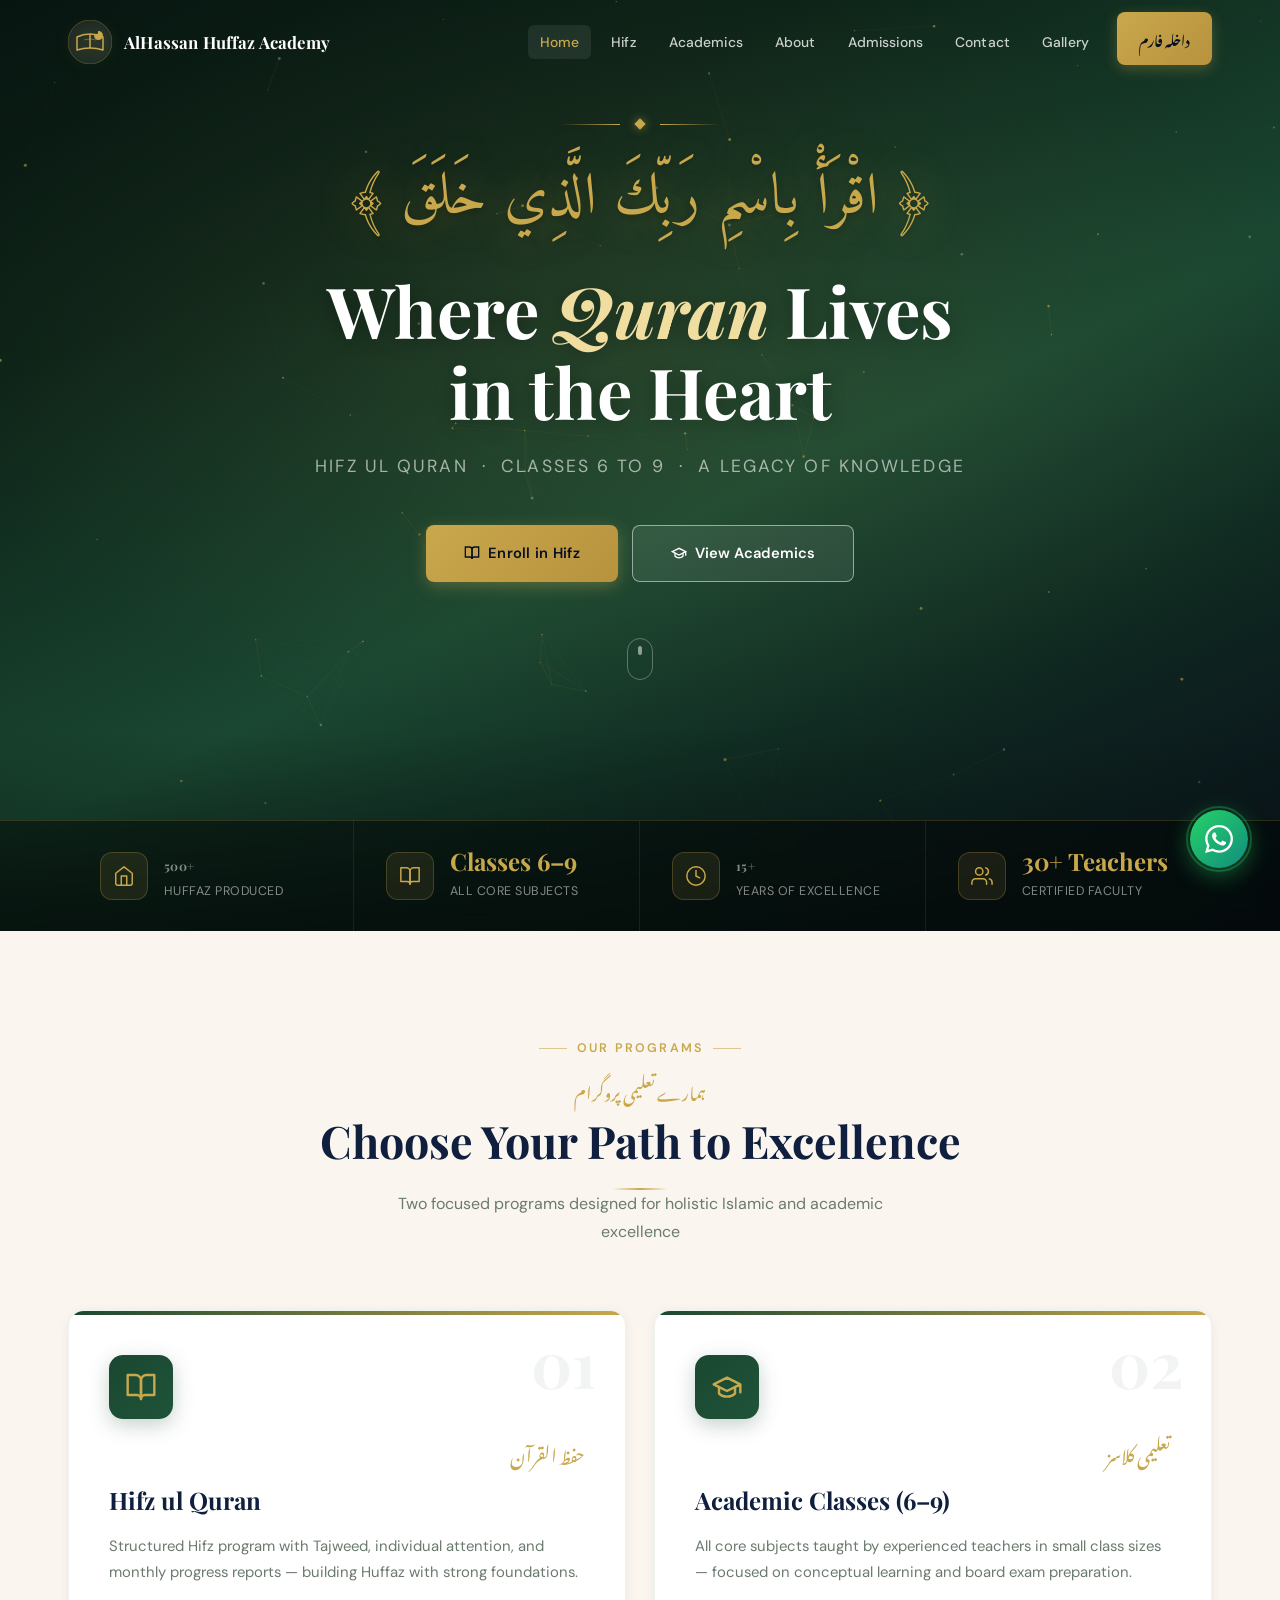
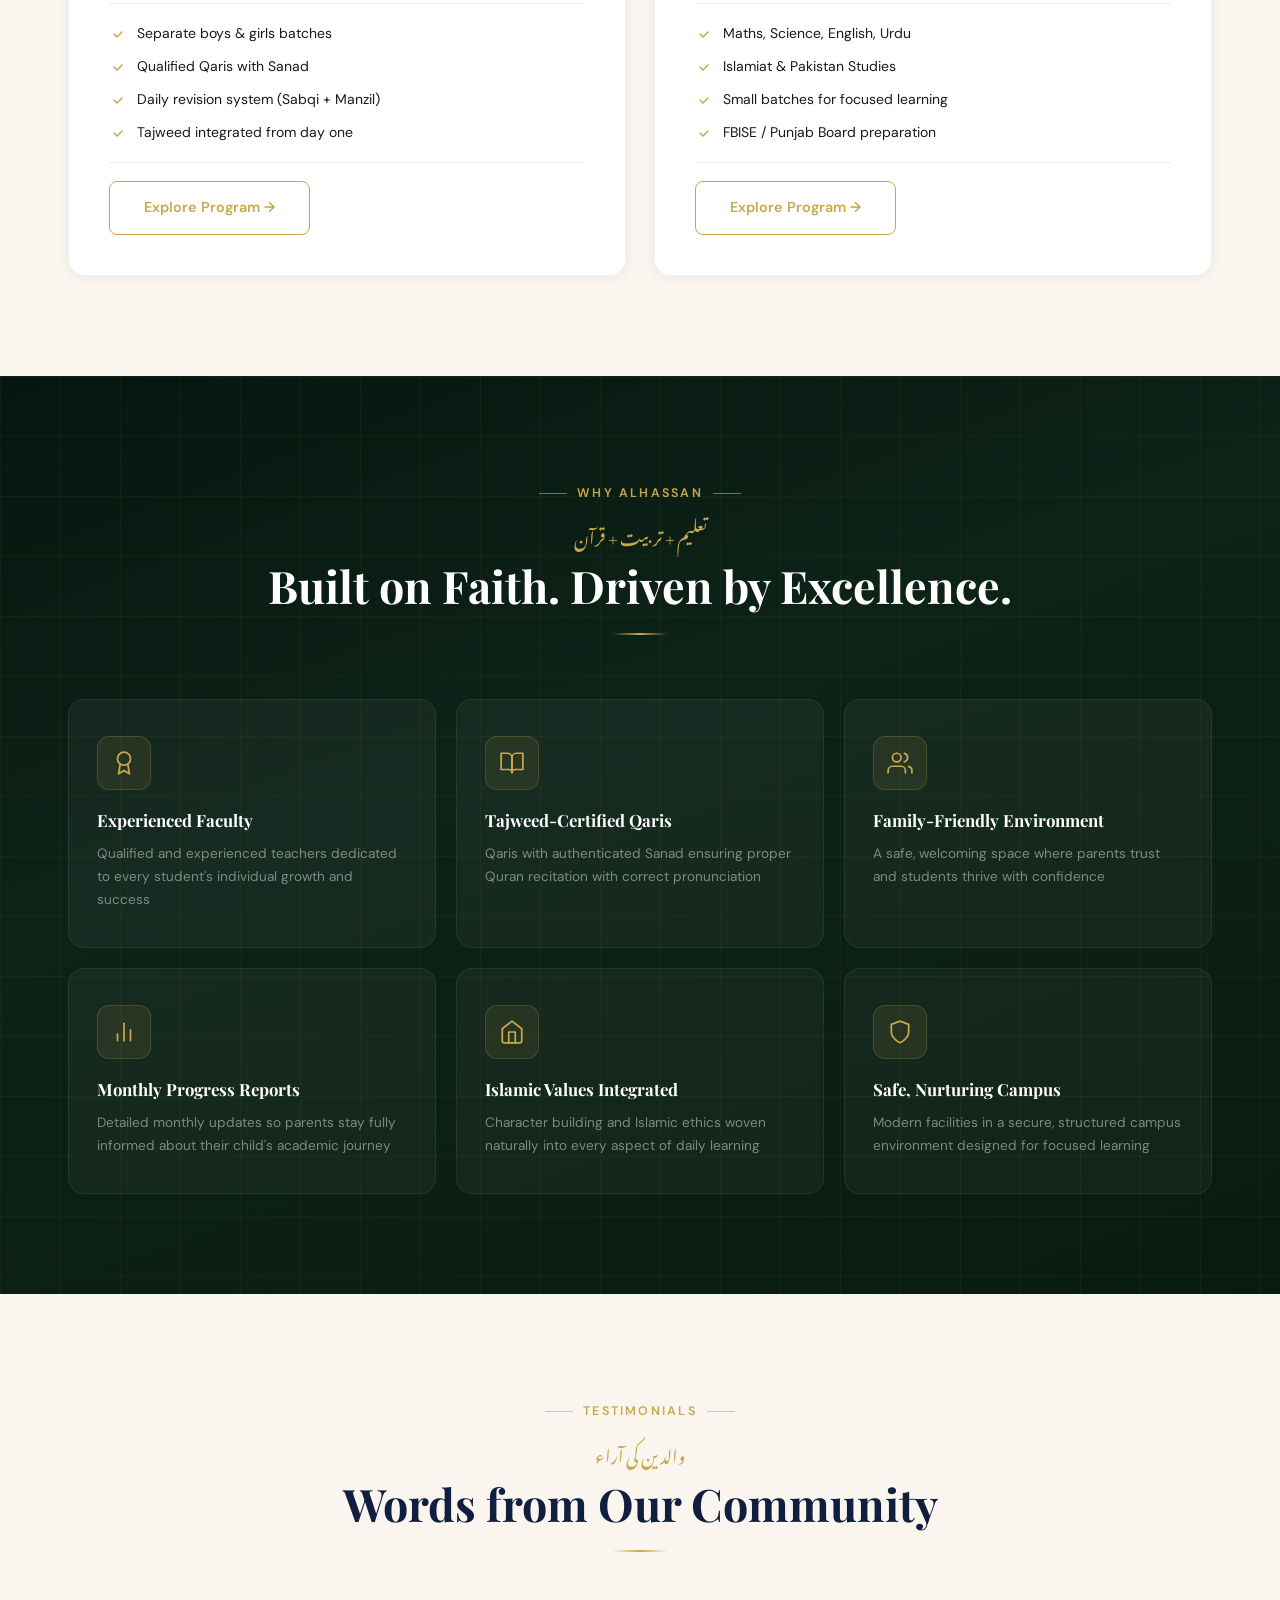
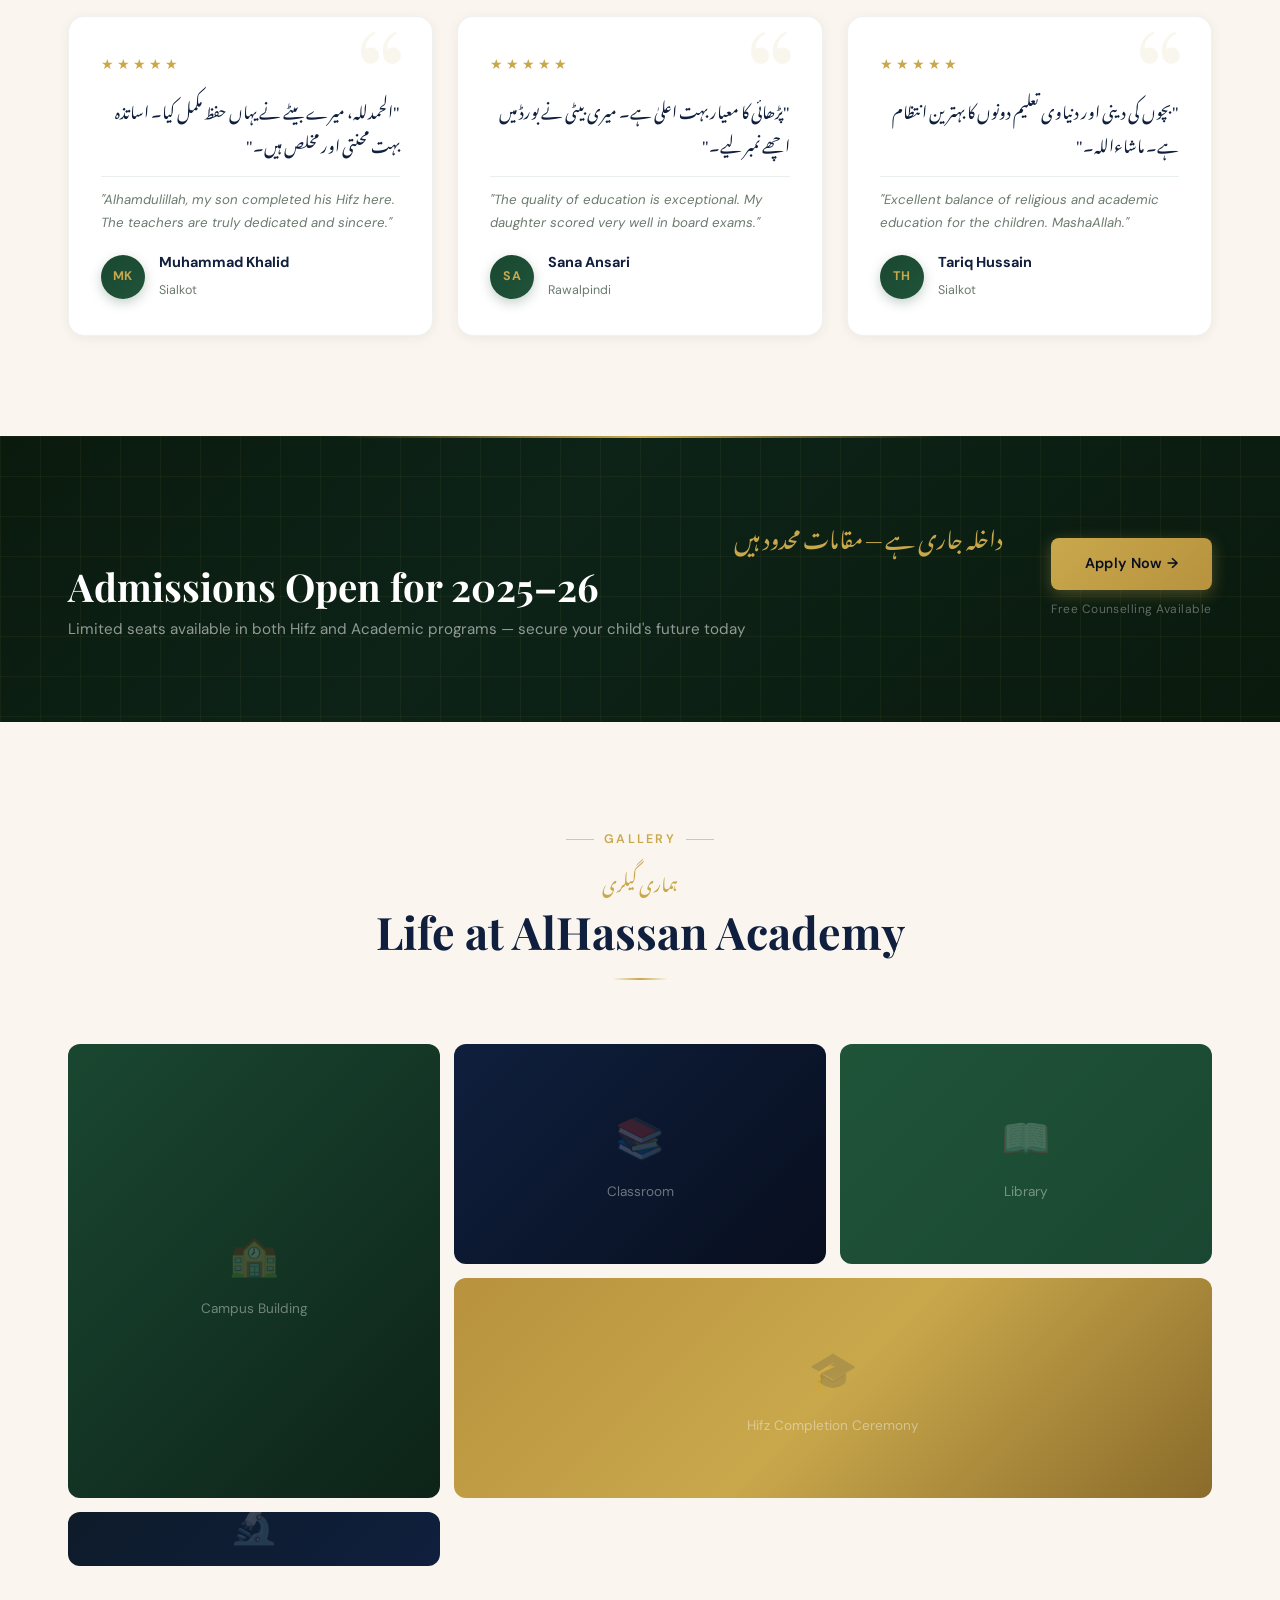
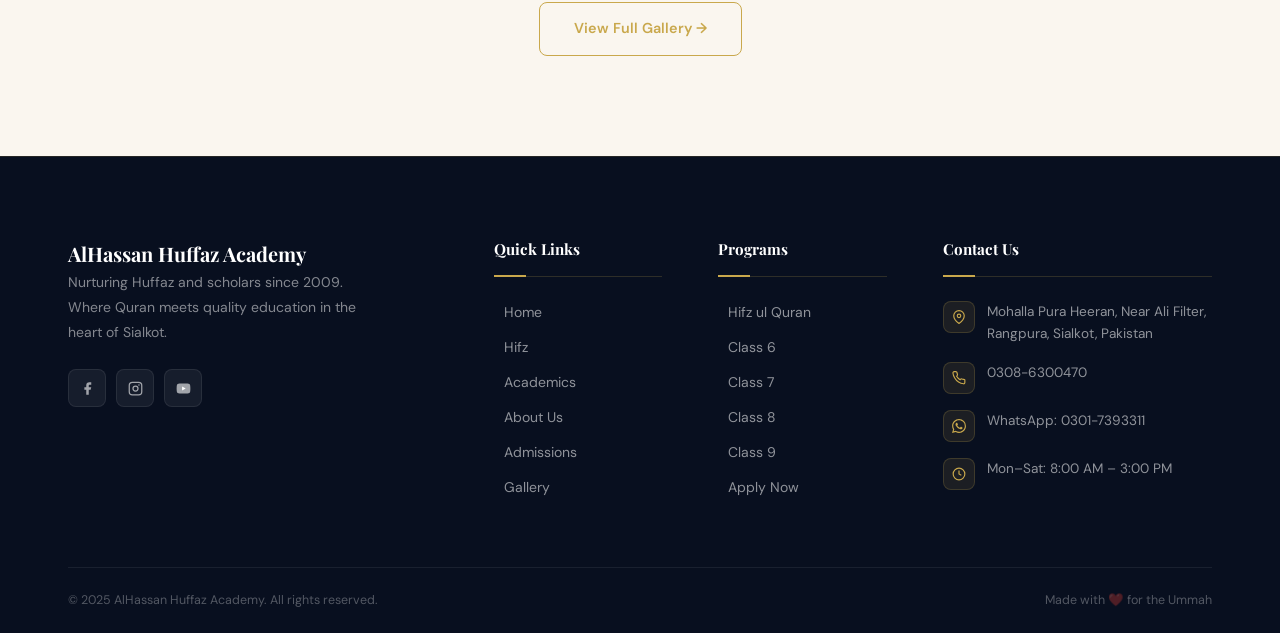
==== index.html @ 6496d10c "website build for school" ====
﻿<!DOCTYPE html>
<html lang="en">
<head>
  <meta charset="UTF-8" />
  <meta name="viewport" content="width=device-width, initial-scale=1.0" />
  <title>AlHassan Huffaz Academy — Sialkot</title>
  <meta name="description" content="Premium Islamic Hifz ul Quran academy and academic classes 6-9 in Sialkot, Pakistan." />
  <link rel="icon" type="image/svg+xml" href="favicon.svg" />
  <link rel="preconnect" href="https://fonts.googleapis.com" />
  <link rel="preconnect" href="https://fonts.gstatic.com" crossorigin />
    <link rel="stylesheet" href="css/style.css" />
  <link rel="stylesheet" href="css/home.css" />
  <meta property="og:type"        content="website" />
  <meta property="og:locale"      content="ur_PK" />
  <meta property="og:site_name"   content="AlHassan Huffaz Academy" />
  <meta property="og:title"       content="AlHassan Huffaz Academy — Sialkot | Hifz ul Quran & Classes 6-9" />
  <meta property="og:description" content="Premium Islamic school in Sialkot offering Hifz ul Quran and academic classes 6–9. 500+ Huffaz produced over 15+ years of excellence." />
  <meta property="og:url"         content="https://alhassanacademy.pk/" />
  <meta name="twitter:card"        content="summary" />
  <meta name="twitter:title"       content="AlHassan Huffaz Academy — Sialkot | Hifz ul Quran & Classes 6-9" />
  <meta name="twitter:description" content="Premium Islamic school in Sialkot offering Hifz ul Quran and academic classes 6–9. 500+ Huffaz produced over 15+ years of excellence." 
</head>
<body>

  <!-- ======= NAVBAR ======= -->
  <nav class="navbar transparent">
    <div class="container">
      <a href="index.html" class="nav-logo">
        <svg class="logo-icon" viewBox="0 0 44 44" fill="none" xmlns="http://www.w3.org/2000/svg">
          <circle cx="22" cy="22" r="22" fill="rgba(255,255,255,0.08)" stroke="rgba(201,168,76,0.3)" stroke-width="1"/>
          <path d="M9 30V17c0 0 6-3 13-3s13 3 13 3v13c0 0-6-2-13-2S9 30 9 30z" fill="none" stroke="#C9A84C" stroke-width="1.5" stroke-linejoin="round"/>
          <line x1="22" y1="14" x2="22" y2="28" stroke="#C9A84C" stroke-width="1.5"/>
          <path d="M16 20c0 0 2-0.8 6-0.8s6 0.8 6 0.8" stroke="rgba(201,168,76,0.5)" stroke-width="1"/>
          <path d="M30 11a4.5 4.5 0 1 1-4 4 3.2 3.2 0 0 0 4-4z" fill="#C9A84C"/>
        </svg>
        <div class="logo-text">
          <span class="logo-name">AlHassan Huffaz Academy</span>
        </div>
      </a>

      <ul class="nav-links">
        <li><a href="index.html" class="active">Home</a></li>
        <li><a href="hifz.html">Hifz</a></li>
        <li><a href="academics.html">Academics</a></li>
        <li><a href="about.html">About</a></li>
        <li><a href="admissions.html">Admissions</a></li>
        <li><a href="contact.html">Contact</a></li>
        <li><a href="gallery.html">Gallery</a></li>
        <li><a href="admissions.html" class="nav-cta">داخلہ فارم</a></li>
      </ul>

      <button class="hamburger" aria-label="Open menu">
        <span></span><span></span><span></span>
      </button>
    </div>
  </nav>

  <!-- Mobile Drawer -->
  <div class="nav-overlay"></div>
  <nav class="nav-drawer">
    <a href="index.html">Home</a>
    <a href="hifz.html">Hifz Program</a>
    <a href="academics.html">Academics</a>
    <a href="about.html">About</a>
    <a href="admissions.html">Admissions</a>
    <a href="contact.html">Contact</a>
    <a href="gallery.html">Gallery</a>
    <a href="admissions.html" class="btn btn-gold">داخلہ فارم — Apply Now</a>
  </nav>

  <!-- ======= MAIN ======= -->
  <main>

    <!-- ===== HERO ===== -->
    <section class="hero">
      <canvas id="heroCanvas" class="hero-canvas"></canvas>
      <div class="container hero-inner">

        <div class="hero-ornament">
          <div class="hero-ornament-line"></div>
          <div class="hero-ornament-diamond"></div>
          <div class="hero-ornament-line right"></div>
        </div>

        <div class="hero-arabic" lang="ar">﴿ اقْرَأْ بِاسْمِ رَبِّكَ الَّذِي خَلَقَ ﴾</div>

        <h1 class="hero-title">Where <em>Quran</em> Lives<br>in the Heart</h1>

        <p class="hero-sub">Hifz ul Quran &nbsp;·&nbsp; Classes 6 to 9 &nbsp;·&nbsp; A Legacy of Knowledge</p>

        <div class="hero-btns">
          <a href="hifz.html" class="btn btn-gold">
            <svg width="16" height="16" viewBox="0 0 24 24" fill="none" stroke="currentColor" stroke-width="2"><path d="M2 3h6a4 4 0 0 1 4 4v14a3 3 0 0 0-3-3H2z"/><path d="M22 3h-6a4 4 0 0 0-4 4v14a3 3 0 0 1 3-3h7z"/></svg>
            Enroll in Hifz
          </a>
          <a href="academics.html" class="btn btn-outline-white">
            <svg width="16" height="16" viewBox="0 0 24 24" fill="none" stroke="currentColor" stroke-width="2"><path d="M22 10v6M2 10l10-5 10 5-10 5z"/><path d="M6 12v5c3 3 9 3 12 0v-5"/></svg>
            View Academics
          </a>
        </div>

        <div class="hero-scroll">
          <span></span>
        </div>
      </div>

      <!-- Stats Bar -->
      <div class="stats-bar">
        <div class="container">
          <div class="stats-grid">
            <div class="stat-item">
              <div class="stat-icon-wrap">
                <svg width="22" height="22" viewBox="0 0 24 24" fill="none" stroke="#C9A84C" stroke-width="1.6" stroke-linecap="round" stroke-linejoin="round">
                  <path d="M3 9l9-7 9 7v11a2 2 0 0 1-2 2H5a2 2 0 0 1-2-2z"/>
                  <polyline points="9 22 9 12 15 12 15 22"/>
                </svg>
              </div>
              <div>
                <strong><span class="counter" data-target="500" data-suffix="+">500+</span></strong>
                <span>Huffaz Produced</span>
              </div>
            </div>
            <div class="stat-item">
              <div class="stat-icon-wrap">
                <svg width="22" height="22" viewBox="0 0 24 24" fill="none" stroke="#C9A84C" stroke-width="1.6" stroke-linecap="round" stroke-linejoin="round">
                  <path d="M2 3h6a4 4 0 0 1 4 4v14a3 3 0 0 0-3-3H2z"/>
                  <path d="M22 3h-6a4 4 0 0 0-4 4v14a3 3 0 0 1 3-3h7z"/>
                </svg>
              </div>
              <div>
                <strong>Classes 6–9</strong>
                <span>All Core Subjects</span>
              </div>
            </div>
            <div class="stat-item">
              <div class="stat-icon-wrap">
                <svg width="22" height="22" viewBox="0 0 24 24" fill="none" stroke="#C9A84C" stroke-width="1.6" stroke-linecap="round" stroke-linejoin="round">
                  <circle cx="12" cy="12" r="10"/>
                  <polyline points="12 6 12 12 16 14"/>
                </svg>
              </div>
              <div>
                <strong><span class="counter" data-target="15" data-suffix="+">15+</span></strong>
                <span>Years of Excellence</span>
              </div>
            </div>
            <div class="stat-item">
              <div class="stat-icon-wrap">
                <svg width="22" height="22" viewBox="0 0 24 24" fill="none" stroke="#C9A84C" stroke-width="1.6" stroke-linecap="round" stroke-linejoin="round">
                  <path d="M17 21v-2a4 4 0 0 0-4-4H5a4 4 0 0 0-4 4v2"/>
                  <circle cx="9" cy="7" r="4"/>
                  <path d="M23 21v-2a4 4 0 0 0-3-3.87"/>
                  <path d="M16 3.13a4 4 0 0 1 0 7.75"/>
                </svg>
              </div>
              <div>
                <strong>30+ Teachers</strong>
                <span>Certified Faculty</span>
              </div>
            </div>
          </div>
        </div>
      </div>
    </section>

    <!-- ===== PROGRAMS ===== -->
    <section class="section" id="programs">
      <div class="container">
        <div class="section-heading reveal">
          <div class="eyebrow">Our Programs</div>
          <span class="urdu-sub" lang="ur">ہمارے تعلیمی پروگرام</span>
          <h2>Choose Your Path to Excellence</h2>
          <div class="gold-rule"></div>
          <p>Two focused programs designed for holistic Islamic and academic excellence</p>
        </div>

        <div class="programs-grid">
          <div class="program-card reveal">
            <div class="program-card-num">01</div>
            <div class="program-card-icon">
              <svg viewBox="0 0 24 24"><path d="M2 3h6a4 4 0 0 1 4 4v14a3 3 0 0 0-3-3H2z"/><path d="M22 3h-6a4 4 0 0 0-4 4v14a3 3 0 0 1 3-3h7z"/></svg>
            </div>
            <div class="program-card-badge">حفظ القرآن</div>
            <h3>Hifz ul Quran</h3>
            <p>Structured Hifz program with Tajweed, individual attention, and monthly progress reports — building Huffaz with strong foundations.</p>
            <ul class="program-features">
              <li>Separate boys & girls batches</li>
              <li>Qualified Qaris with Sanad</li>
              <li>Daily revision system (Sabqi + Manzil)</li>
              <li>Tajweed integrated from day one</li>
            </ul>
            <a href="hifz.html" class="btn btn-outline-gold">Explore Program →</a>
          </div>

          <div class="program-card reveal">
            <div class="program-card-num">02</div>
            <div class="program-card-icon">
              <svg viewBox="0 0 24 24"><path d="M22 10v6M2 10l10-5 10 5-10 5z"/><path d="M6 12v5c3 3 9 3 12 0v-5"/></svg>
            </div>
            <div class="program-card-badge">تعلیمی کلاسز</div>
            <h3>Academic Classes (6–9)</h3>
            <p>All core subjects taught by experienced teachers in small class sizes — focused on conceptual learning and board exam preparation.</p>
            <ul class="program-features">
              <li>Maths, Science, English, Urdu</li>
              <li>Islamiat & Pakistan Studies</li>
              <li>Small batches for focused learning</li>
              <li>FBISE / Punjab Board preparation</li>
            </ul>
            <a href="academics.html" class="btn btn-outline-gold">Explore Program →</a>
          </div>
        </div>
      </div>
    </section>

    <!-- ===== WHY CHOOSE US ===== -->
    <section class="section why-section" id="why-us">
      <div class="container">
        <div class="section-heading reveal">
          <div class="eyebrow">Why AlHassan</div>
          <span class="urdu-sub" lang="ur">تعلیم + تربیت + قرآن</span>
          <h2>Built on Faith. Driven by Excellence.</h2>
          <div class="gold-rule"></div>
        </div>

        <div class="features-grid">
          <div class="feature-box reveal">
            <div class="feature-icon-wrap">
              <svg width="26" height="26" viewBox="0 0 24 24" fill="none" stroke="#C9A84C" stroke-width="1.6" stroke-linecap="round" stroke-linejoin="round"><circle cx="12" cy="8" r="6"/><path d="M15.477 12.89L17 22l-5-3-5 3 1.523-9.11"/></svg>
            </div>
            <h4>Experienced Faculty</h4>
            <p>Qualified and experienced teachers dedicated to every student's individual growth and success</p>
          </div>
          <div class="feature-box reveal">
            <div class="feature-icon-wrap">
              <svg width="26" height="26" viewBox="0 0 24 24" fill="none" stroke="#C9A84C" stroke-width="1.6" stroke-linecap="round" stroke-linejoin="round"><path d="M2 3h6a4 4 0 0 1 4 4v14a3 3 0 0 0-3-3H2z"/><path d="M22 3h-6a4 4 0 0 0-4 4v14a3 3 0 0 1 3-3h7z"/></svg>
            </div>
            <h4>Tajweed-Certified Qaris</h4>
            <p>Qaris with authenticated Sanad ensuring proper Quran recitation with correct pronunciation</p>
          </div>
          <div class="feature-box reveal">
            <div class="feature-icon-wrap">
              <svg width="26" height="26" viewBox="0 0 24 24" fill="none" stroke="#C9A84C" stroke-width="1.6" stroke-linecap="round" stroke-linejoin="round"><path d="M17 21v-2a4 4 0 0 0-4-4H5a4 4 0 0 0-4 4v2"/><circle cx="9" cy="7" r="4"/><path d="M23 21v-2a4 4 0 0 0-3-3.87"/><path d="M16 3.13a4 4 0 0 1 0 7.75"/></svg>
            </div>
            <h4>Family-Friendly Environment</h4>
            <p>A safe, welcoming space where parents trust and students thrive with confidence</p>
          </div>
          <div class="feature-box reveal">
            <div class="feature-icon-wrap">
              <svg width="26" height="26" viewBox="0 0 24 24" fill="none" stroke="#C9A84C" stroke-width="1.6" stroke-linecap="round" stroke-linejoin="round"><line x1="18" y1="20" x2="18" y2="10"/><line x1="12" y1="20" x2="12" y2="4"/><line x1="6" y1="20" x2="6" y2="14"/></svg>
            </div>
            <h4>Monthly Progress Reports</h4>
            <p>Detailed monthly updates so parents stay fully informed about their child's academic journey</p>
          </div>
          <div class="feature-box reveal">
            <div class="feature-icon-wrap">
              <svg width="26" height="26" viewBox="0 0 24 24" fill="none" stroke="#C9A84C" stroke-width="1.6" stroke-linecap="round" stroke-linejoin="round"><path d="M3 9l9-7 9 7v11a2 2 0 0 1-2 2H5a2 2 0 0 1-2-2z"/><polyline points="9 22 9 12 15 12 15 22"/></svg>
            </div>
            <h4>Islamic Values Integrated</h4>
            <p>Character building and Islamic ethics woven naturally into every aspect of daily learning</p>
          </div>
          <div class="feature-box reveal">
            <div class="feature-icon-wrap">
              <svg width="26" height="26" viewBox="0 0 24 24" fill="none" stroke="#C9A84C" stroke-width="1.6" stroke-linecap="round" stroke-linejoin="round"><path d="M12 22s8-4 8-10V5l-8-3-8 3v7c0 6 8 10 8 10z"/></svg>
            </div>
            <h4>Safe, Nurturing Campus</h4>
            <p>Modern facilities in a secure, structured campus environment designed for focused learning</p>
          </div>
        </div>
      </div>
    </section>

    <!-- ===== TESTIMONIALS ===== -->
    <section class="section" id="testimonials">
      <div class="container">
        <div class="section-heading reveal">
          <div class="eyebrow">Testimonials</div>
          <span class="urdu-sub" lang="ur">والدین کی آراء</span>
          <h2>Words from Our Community</h2>
          <div class="gold-rule"></div>
        </div>

        <div class="testimonials-grid">
          <div class="testimonial-card reveal">
            <div class="stars">
              <span>★</span><span>★</span><span>★</span><span>★</span><span>★</span>
            </div>
            <blockquote class="testimonial-urdu" lang="ur">
              "الحمدللہ، میرے بیٹے نے یہاں حفظ مکمل کیا۔ اساتذہ بہت محنتی اور مخلص ہیں۔"
            </blockquote>
            <p class="testimonial-en">"Alhamdulillah, my son completed his Hifz here. The teachers are truly dedicated and sincere."</p>
            <div class="testimonial-author">
              <div class="author-avatar">MK</div>
              <div>
                <strong>Muhammad Khalid</strong>
                <span>Sialkot</span>
              </div>
            </div>
          </div>

          <div class="testimonial-card reveal">
            <div class="stars">
              <span>★</span><span>★</span><span>★</span><span>★</span><span>★</span>
            </div>
            <blockquote class="testimonial-urdu" lang="ur">
              "پڑھائی کا معیار بہت اعلیٰ ہے۔ میری بیٹی نے بورڈ میں اچھے نمبر لیے۔"
            </blockquote>
            <p class="testimonial-en">"The quality of education is exceptional. My daughter scored very well in board exams."</p>
            <div class="testimonial-author">
              <div class="author-avatar">SA</div>
              <div>
                <strong>Sana Ansari</strong>
                <span>Rawalpindi</span>
              </div>
            </div>
          </div>

          <div class="testimonial-card reveal">
            <div class="stars">
              <span>★</span><span>★</span><span>★</span><span>★</span><span>★</span>
            </div>
            <blockquote class="testimonial-urdu" lang="ur">
              "بچوں کی دینی اور دنیاوی تعلیم دونوں کا بہترین انتظام ہے۔ ماشاءاللہ۔"
            </blockquote>
            <p class="testimonial-en">"Excellent balance of religious and academic education for the children. MashaAllah."</p>
            <div class="testimonial-author">
              <div class="author-avatar">TH</div>
              <div>
                <strong>Tariq Hussain</strong>
                <span>Sialkot</span>
              </div>
            </div>
          </div>
        </div>
      </div>
    </section>

    <!-- ===== ADMISSION CTA ===== -->
    <section class="cta-banner reveal">
      <div class="container">
        <div class="cta-banner-inner">
          <div>
            <span class="cta-urdu" lang="ur">داخلہ جاری ہے — مقامات محدود ہیں</span>
            <h2>Admissions Open for 2025–26</h2>
            <p>Limited seats available in both Hifz and Academic programs — secure your child's future today</p>
          </div>
          <div class="cta-btn-wrap">
            <a href="admissions.html" class="btn btn-gold">Apply Now →</a>
            <span class="cta-note">Free Counselling Available</span>
          </div>
        </div>
      </div>
    </section>

    <!-- ===== GALLERY PREVIEW ===== -->
    <section class="section" id="gallery-preview">
      <div class="container">
        <div class="section-heading reveal">
          <div class="eyebrow">Gallery</div>
          <span class="urdu-sub" lang="ur">ہماری گیلری</span>
          <h2>Life at AlHassan Academy</h2>
          <div class="gold-rule"></div>
        </div>

        <div class="gallery-grid reveal">
          <div class="gallery-item gallery-tall" style="background: linear-gradient(135deg,#1A4731,#0d2318);">
            <div class="gallery-placeholder"><div class="icon">🏫</div>Campus Building</div>
            <span class="gallery-label">Campus</span>
          </div>
          <div class="gallery-item" style="background: linear-gradient(135deg,#0F1F3D,#080f1f);">
            <div class="gallery-placeholder"><div class="icon">📚</div>Classroom</div>
            <span class="gallery-label">Academics</span>
          </div>
          <div class="gallery-item" style="background: linear-gradient(135deg,#1f5439,#1A4731);">
            <div class="gallery-placeholder"><div class="icon">📖</div>Library</div>
            <span class="gallery-label">Library</span>
          </div>
          <div class="gallery-item gallery-wide" style="background: linear-gradient(135deg,#b8923e,#C9A84C,#8a6b2a);">
            <div class="gallery-placeholder"><div class="icon">🎓</div>Hifz Completion Ceremony</div>
            <span class="gallery-label">Events</span>
          </div>
          <div class="gallery-item" style="background: linear-gradient(135deg,#0d1b2a,#0F1F3D);">
            <div class="gallery-placeholder"><div class="icon">🔬</div>Science Lab</div>
            <span class="gallery-label">Science</span>
          </div>
        </div>

        <div class="gallery-cta reveal">
          <a href="gallery.html" class="btn btn-outline-gold">View Full Gallery →</a>
        </div>
      </div>
    </section>

  </main>

  <!-- ======= FOOTER ======= -->
  <footer class="footer">
    <div class="container">
      <div class="footer-grid">

        <div class="footer-col footer-brand">
          <span class="brand-name">AlHassan Huffaz Academy</span>
          <p class="footer-tagline">Nurturing Huffaz and scholars since 2009. Where Quran meets quality education in the heart of Sialkot.</p>
          <div class="footer-social">
            <a href="#" aria-label="Facebook">
              <svg width="15" height="15" viewBox="0 0 24 24" fill="currentColor"><path d="M18 2h-3a5 5 0 0 0-5 5v3H7v4h3v8h4v-8h3l1-4h-4V7a1 1 0 0 1 1-1h3z"/></svg>
            </a>
            <a href="#" aria-label="Instagram">
              <svg width="15" height="15" viewBox="0 0 24 24" fill="none" stroke="currentColor" stroke-width="2"><rect x="2" y="2" width="20" height="20" rx="5"/><circle cx="12" cy="12" r="4"/><circle cx="17.5" cy="6.5" r="1.2" fill="currentColor" stroke="none"/></svg>
            </a>
            <a href="#" aria-label="YouTube">
              <svg width="15" height="15" viewBox="0 0 24 24" fill="currentColor"><path d="M22.54 6.42a2.78 2.78 0 0 0-1.95-1.96C18.88 4 12 4 12 4s-6.88 0-8.59.46A2.78 2.78 0 0 0 1.46 6.42 29 29 0 0 0 1 12a29 29 0 0 0 .46 5.58 2.78 2.78 0 0 0 1.95 1.96C5.12 20 12 20 12 20s6.88 0 8.59-.46a2.78 2.78 0 0 0 1.96-1.96A29 29 0 0 0 23 12a29 29 0 0 0-.46-5.58z"/><polygon points="9.75 15.02 15.5 12 9.75 8.98 9.75 15.02" fill="white"/></svg>
            </a>
          </div>
        </div>

        <div class="footer-col">
          <h4>Quick Links</h4>
          <ul>
            <li><a href="index.html">Home</a></li>
            <li><a href="hifz.html">Hifz</a></li>
            <li><a href="academics.html">Academics</a></li>
            <li><a href="about.html">About Us</a></li>
            <li><a href="admissions.html">Admissions</a></li>
            <li><a href="gallery.html">Gallery</a></li>
          </ul>
        </div>

        <div class="footer-col">
          <h4>Programs</h4>
          <ul>
            <li><a href="hifz.html">Hifz ul Quran</a></li>
            <li><a href="academics.html">Class 6</a></li>
            <li><a href="academics.html">Class 7</a></li>
            <li><a href="academics.html">Class 8</a></li>
            <li><a href="academics.html">Class 9</a></li>
            <li><a href="admissions.html">Apply Now</a></li>
          </ul>
        </div>

        <div class="footer-col">
          <h4>Contact Us</h4>
          <div class="footer-contact-item">
            <div class="icon">
              <svg width="14" height="14" viewBox="0 0 24 24" fill="none" stroke="currentColor" stroke-width="2"><path d="M21 10c0 7-9 13-9 13s-9-6-9-13a9 9 0 0 1 18 0z"/><circle cx="12" cy="10" r="3"/></svg>
            </div>
            <span>Mohalla Pura Heeran, Near Ali Filter, Rangpura, Sialkot, Pakistan</span>
          </div>
          <div class="footer-contact-item">
            <div class="icon">
              <svg width="14" height="14" viewBox="0 0 24 24" fill="none" stroke="currentColor" stroke-width="2"><path d="M22 16.92v3a2 2 0 0 1-2.18 2 19.79 19.79 0 0 1-8.63-3.07A19.5 19.5 0 0 1 4.69 12 19.79 19.79 0 0 1 1.61 3.35 2 2 0 0 1 3.6 1.16h3a2 2 0 0 1 2 1.72c.127.96.361 1.903.7 2.81a2 2 0 0 1-.45 2.11L7.91 8.96a16 16 0 0 0 6 6l.92-.92a2 2 0 0 1 2.11-.45c.907.339 1.85.573 2.81.7A2 2 0 0 1 22 16.92z"/></svg>
            </div>
            <a href="tel:+923086300470">0308-6300470</a>
          </div>
          <div class="footer-contact-item">
            <div class="icon">
              <svg width="14" height="14" viewBox="0 0 24 24" fill="currentColor"><path d="M17.472 14.382c-.297-.149-1.758-.867-2.03-.967-.273-.099-.471-.148-.67.15-.197.297-.767.966-.94 1.164-.173.199-.347.223-.644.075-.297-.15-1.255-.463-2.39-1.475-.883-.788-1.48-1.761-1.653-2.059-.173-.297-.018-.458.13-.606.134-.133.298-.347.446-.52.149-.174.198-.298.298-.497.099-.198.05-.371-.025-.52-.075-.149-.669-1.612-.916-2.207-.242-.579-.487-.5-.669-.51-.173-.008-.371-.01-.57-.01-.198 0-.52.074-.792.372-.272.297-1.04 1.016-1.04 2.479 0 1.462 1.065 2.875 1.213 3.074.149.198 2.096 3.2 5.077 4.487.709.306 1.262.489 1.694.625.712.227 1.36.195 1.871.118.571-.085 1.758-.719 2.006-1.413.248-.694.248-1.289.173-1.413-.074-.124-.272-.198-.57-.347m-5.421 7.403h-.004a9.87 9.87 0 0 1-5.031-1.378l-.361-.214-3.741.982.998-3.648-.235-.374a9.86 9.86 0 0 1-1.51-5.26c.001-5.45 4.436-9.884 9.888-9.884 2.64 0 5.122 1.03 6.988 2.898a9.825 9.825 0 0 1 2.893 6.994c-.003 5.45-4.437 9.884-9.885 9.884m8.413-18.297A11.815 11.815 0 0 0 12.05 0C5.495 0 .16 5.335.157 11.892c0 2.096.547 4.142 1.588 5.945L.057 24l6.305-1.654a11.882 11.882 0 0 0 5.683 1.448h.005c6.554 0 11.89-5.335 11.893-11.893a11.821 11.821 0 0 0-3.48-8.413z"/></svg>
            </div>
            <a href="https://wa.me/923017393311" target="_blank" rel="noopener">WhatsApp: 0301-7393311</a>
          </div>
          <div class="footer-contact-item">
            <div class="icon">
              <svg width="14" height="14" viewBox="0 0 24 24" fill="none" stroke="currentColor" stroke-width="2"><circle cx="12" cy="12" r="10"/><polyline points="12 6 12 12 16 14"/></svg>
            </div>
            <span>Mon–Sat: 8:00 AM – 3:00 PM</span>
          </div>
        </div>
      </div>

      <div class="footer-bottom">
        <span>© 2025 AlHassan Huffaz Academy. All rights reserved.</span>
        <span>Made with ❤️ for the Ummah</span>
      </div>
    </div>
  </footer>

  <!-- WhatsApp FAB -->
  <a href="https://wa.me/923017393311" class="whatsapp-fab" target="_blank" rel="noopener" aria-label="Chat on WhatsApp">
    <svg viewBox="0 0 24 24" xmlns="http://www.w3.org/2000/svg">
      <path d="M17.472 14.382c-.297-.149-1.758-.867-2.03-.967-.273-.099-.471-.148-.67.15-.197.297-.767.966-.94 1.164-.173.199-.347.223-.644.075-.297-.15-1.255-.463-2.39-1.475-.883-.788-1.48-1.761-1.653-2.059-.173-.297-.018-.458.13-.606.134-.133.298-.347.446-.52.149-.174.198-.298.298-.497.099-.198.05-.371-.025-.52-.075-.149-.669-1.612-.916-2.207-.242-.579-.487-.5-.669-.51-.173-.008-.371-.01-.57-.01-.198 0-.52.074-.792.372-.272.297-1.04 1.016-1.04 2.479 0 1.462 1.065 2.875 1.213 3.074.149.198 2.096 3.2 5.077 4.487.709.306 1.262.489 1.694.625.712.227 1.36.195 1.871.118.571-.085 1.758-.719 2.006-1.413.248-.694.248-1.289.173-1.413-.074-.124-.272-.198-.57-.347m-5.421 7.403h-.004a9.87 9.87 0 01-5.031-1.378l-.361-.214-3.741.982.998-3.648-.235-.374a9.86 9.86 0 01-1.51-5.26c.001-5.45 4.436-9.884 9.888-9.884 2.64 0 5.122 1.03 6.988 2.898a9.825 9.825 0 012.893 6.994c-.003 5.45-4.437 9.884-9.885 9.884m8.413-18.297A11.815 11.815 0 0012.05 0C5.495 0 .16 5.335.157 11.892c0 2.096.547 4.142 1.588 5.945L.057 24l6.305-1.654a11.882 11.882 0 005.683 1.448h.005c6.554 0 11.89-5.335 11.893-11.893a11.821 11.821 0 00-3.48-8.413z"/>
    </svg>
  </a>

  <script src="js/main.js"></script>
</body>
</html>
---- css/style.css ----
/* =============================================
   DESIGN SYSTEM
   ============================================= */

@import url('https://fonts.googleapis.com/css2?family=Playfair+Display:ital,wght@0,400;0,600;0,700;1,400&family=DM+Sans:wght@300;400;500;600&family=Noto+Nastaliq+Urdu:wght@400;600;700&family=Amiri:ital,wght@0,400;0,700;1,400&display=swap');

:root {
  --green:        #1A4731;
  --green-deep:   #0d2318;
  --green-mid:    #122f21;
  --green-light:  #1f5439;
  --gold:         #C9A84C;
  --gold-light:   #e2c06a;
  --gold-pale:    #f0dda0;
  --cream:        #FAF6EF;
  --navy:         #0F1F3D;
  --navy-deep:    #080f1f;
  --sage:         #E8F0E9;
  --white:        #ffffff;
  --text-main:    #1a1a1a;
  --text-muted:   #6b7a6e;

  --font-display: 'Playfair Display', serif;
  --font-body:    'DM Sans', sans-serif;
  --font-urdu:    'Noto Nastaliq Urdu', serif;
  --font-arabic:  'Amiri', serif;

  --container:    1200px;
  --section-pad:  100px 0;

  --shadow-sm:    0 2px 12px rgba(0,0,0,0.06);
  --shadow-md:    0 8px 32px rgba(0,0,0,0.10);
  --shadow-lg:    0 16px 56px rgba(0,0,0,0.14);
  --shadow-gold:  0 8px 32px rgba(201,168,76,0.25);

  --transition:   all 0.35s cubic-bezier(0.4,0,0.2,1);
  --radius:       16px;
}

/* =============================================
   RESET & BASE
   ============================================= */

*, *::before, *::after { box-sizing: border-box; margin: 0; padding: 0; }
html { scroll-behavior: smooth; }
body {
  font-family: var(--font-body);
  color: var(--text-main);
  background: var(--cream);
  line-height: 1.65;
  -webkit-font-smoothing: antialiased;
}
img { max-width: 100%; display: block; }
a { text-decoration: none; color: inherit; }
ul { list-style: none; }

/* =============================================
   UTILITIES
   ============================================= */

.container {
  max-width: var(--container);
  margin: 0 auto;
  padding: 0 28px;
}

.section { padding: var(--section-pad); }
.section-sage  { background: var(--sage); }
.section-dark  { background: var(--green-deep); }
.section-navy  { background: var(--navy-deep); }

/* Section Heading */
.section-heading { text-align: center; margin-bottom: 64px; }

.section-heading .eyebrow {
  display: inline-flex;
  align-items: center;
  gap: 10px;
  font-size: 0.78rem;
  font-weight: 600;
  letter-spacing: 0.18em;
  text-transform: uppercase;
  color: var(--gold);
  margin-bottom: 16px;
}

.section-heading .eyebrow::before,
.section-heading .eyebrow::after {
  content: '';
  display: block;
  width: 28px;
  height: 1px;
  background: var(--gold);
  opacity: 0.6;
}

/* Global language-based font rules */
[lang="ur"] { font-family: var(--font-urdu); direction: rtl; }
[lang="ar"] { font-family: var(--font-arabic); direction: rtl; }

.section-heading .urdu-sub {
  font-family: var(--font-urdu);
  font-size: 1.1rem;
  color: var(--gold);
  direction: rtl;
  display: block;
  margin-bottom: 10px;
}

.section-heading h2 {
  font-family: var(--font-display);
  font-size: clamp(2rem, 3.5vw, 2.8rem);
  color: var(--navy);
  line-height: 1.2;
  margin-bottom: 16px;
}

.section-dark .section-heading h2,
.section-navy .section-heading h2 { color: var(--white); }

.section-heading p {
  font-size: 1rem;
  color: var(--text-muted);
  max-width: 520px;
  margin: 0 auto;
  line-height: 1.75;
}

.section-dark .section-heading p,
.section-navy .section-heading p { color: rgba(255,255,255,0.55); }

.gold-rule {
  width: 56px;
  height: 2px;
  background: linear-gradient(90deg, transparent, var(--gold), transparent);
  margin: 20px auto 0;
}

/* Buttons */
.btn {
  display: inline-flex;
  align-items: center;
  gap: 8px;
  padding: 14px 34px;
  border-radius: 8px;
  font-family: var(--font-body);
  font-size: 0.9rem;
  font-weight: 600;
  cursor: pointer;
  transition: var(--transition);
  border: none;
  min-height: 50px;
  white-space: nowrap;
  position: relative;
  overflow: hidden;
}

/* Shimmer effect on hover */
.btn::after {
  content: '';
  position: absolute;
  top: -50%;
  left: -80%;
  width: 40%;
  height: 200%;
  background: rgba(255,255,255,0.18);
  transform: skewX(-20deg);
  transition: left 0.5s ease;
  pointer-events: none;
}
.btn:hover::after { left: 140%; }

.btn-gold {
  background: linear-gradient(135deg, var(--gold) 0%, #b8923e 100%);
  color: var(--navy-deep);
  box-shadow: 0 4px 16px rgba(201,168,76,0.35);
  letter-spacing: 0.02em;
}
.btn-gold:hover {
  background: linear-gradient(135deg, var(--gold-light) 0%, var(--gold) 100%);
  box-shadow: var(--shadow-gold);
  transform: translateY(-2px);
}

.btn-outline-white {
  background: rgba(255,255,255,0.08);
  color: var(--white);
  border: 1.5px solid rgba(255,255,255,0.5);
  backdrop-filter: blur(4px);
}
.btn-outline-white:hover {
  background: rgba(255,255,255,0.18);
  border-color: var(--white);
  transform: translateY(-2px);
}

.btn-outline-gold {
  background: transparent;
  color: var(--gold);
  border: 1.5px solid var(--gold);
}
.btn-outline-gold:hover {
  background: var(--gold);
  color: var(--navy-deep);
  box-shadow: var(--shadow-gold);
  transform: translateY(-2px);
}

.btn-white {
  background: var(--white);
  color: var(--navy);
  box-shadow: var(--shadow-md);
}
.btn-white:hover {
  background: var(--cream);
  transform: translateY(-2px);
  box-shadow: var(--shadow-lg);
}

.btn-outline-green {
  background: transparent;
  color: var(--green);
  border: 1.5px solid var(--green);
}
.btn-outline-green:hover {
  background: var(--green);
  color: var(--white);
  box-shadow: 0 6px 20px rgba(26,71,49,0.3);
  transform: translateY(-2px);
}

.btn-lg {
  padding: 17px 44px;
  font-size: 0.95rem;
  min-height: 56px;
}

/* Reveal Animation */
.reveal {
  opacity: 0;
  transform: translateY(28px);
  transition: opacity 0.7s cubic-bezier(0.4,0,0.2,1),
              transform 0.7s cubic-bezier(0.4,0,0.2,1);
}
.reveal.visible { opacity: 1; transform: translateY(0); }
.reveal-delay-1 { transition-delay: 0.1s; }
.reveal-delay-2 { transition-delay: 0.2s; }
.reveal-delay-3 { transition-delay: 0.3s; }
.reveal-delay-4 { transition-delay: 0.4s; }

/* =============================================
   NAVBAR
   ============================================= */

.navbar {
  position: fixed;
  top: 0; left: 0;
  width: 100%;
  z-index: 1000;
  padding: 20px 0;
  transition: var(--transition);
}

.navbar.transparent { background: transparent; }

.navbar.scrolled {
  background: rgba(13, 35, 24, 0.96);
  backdrop-filter: blur(16px);
  -webkit-backdrop-filter: blur(16px);
  box-shadow: 0 1px 0 rgba(201,168,76,0.2), 0 4px 24px rgba(0,0,0,0.3);
  padding: 14px 0;
}

.navbar .container {
  display: flex;
  align-items: center;
  justify-content: space-between;
}

/* Logo */
.nav-logo {
  display: flex;
  align-items: center;
  gap: 12px;
}

.nav-logo .logo-icon {
  width: 44px; height: 44px;
  filter: drop-shadow(0 2px 8px rgba(201,168,76,0.3));
}

.logo-text .logo-name {
  font-family: var(--font-display);
  font-size: 1.05rem;
  font-weight: 700;
  color: var(--white);
  line-height: 1.25;
  display: block;
  letter-spacing: 0.01em;
}

.logo-text .logo-urdu {
  font-family: var(--font-urdu);
  font-size: 0.78rem;
  color: var(--gold);
  direction: rtl;
  display: block;
  line-height: 1.5;
}

/* Nav Links */
.nav-links {
  display: flex;
  align-items: center;
  gap: 8px;
}

.nav-links a {
  font-size: 0.87rem;
  font-weight: 500;
  color: rgba(255,255,255,0.78);
  padding: 8px 12px;
  border-radius: 6px;
  transition: var(--transition);
  letter-spacing: 0.01em;
}

.nav-links a:hover,
.nav-links a.active {
  color: var(--white);
  background: rgba(255,255,255,0.08);
}

.nav-links a.active { color: var(--gold); }

.nav-cta {
  font-family: var(--font-urdu) !important;
  font-size: 0.82rem !important;
  padding: 10px 22px !important;
  background: linear-gradient(135deg, var(--gold), #b8923e) !important;
  color: var(--navy-deep) !important;
  border-radius: 8px !important;
  font-weight: 700 !important;
  letter-spacing: 0 !important;
  margin-left: 8px;
  box-shadow: 0 4px 14px rgba(201,168,76,0.3);
}

.nav-cta:hover {
  background: linear-gradient(135deg, var(--gold-light), var(--gold)) !important;
  transform: translateY(-1px);
  box-shadow: 0 6px 20px rgba(201,168,76,0.45) !important;
}

/* Hamburger */
.hamburger {
  display: none;
  flex-direction: column;
  gap: 5px;
  cursor: pointer;
  padding: 6px;
  background: rgba(255,255,255,0.08);
  border: none;
  border-radius: 8px;
}

.hamburger span {
  display: block;
  width: 22px; height: 2px;
  background: var(--white);
  border-radius: 2px;
  transition: var(--transition);
}

.hamburger.open span:nth-child(1) { transform: translateY(7px) rotate(45deg); }
.hamburger.open span:nth-child(2) { opacity: 0; transform: scaleX(0); }
.hamburger.open span:nth-child(3) { transform: translateY(-7px) rotate(-45deg); }

/* Mobile Drawer */
.nav-drawer {
  display: none;
  position: fixed;
  top: 0; right: -100%;
  width: 300px; height: 100vh;
  background: linear-gradient(180deg, var(--green-deep) 0%, #0a1d13 100%);
  z-index: 999;
  padding: 88px 32px 32px;
  flex-direction: column;
  gap: 0;
  transition: right 0.4s cubic-bezier(0.4,0,0.2,1);
  box-shadow: -8px 0 40px rgba(0,0,0,0.4);
  border-left: 1px solid rgba(201,168,76,0.15);
}

.nav-drawer.open { right: 0; }

.nav-drawer a {
  color: rgba(255,255,255,0.8);
  font-size: 1rem;
  font-weight: 500;
  padding: 15px 0;
  border-bottom: 1px solid rgba(255,255,255,0.06);
  transition: var(--transition);
  display: flex;
  align-items: center;
  gap: 10px;
}

.nav-drawer a:hover { color: var(--gold); padding-left: 10px; }
.nav-drawer .btn { margin-top: 28px; text-align: center; justify-content: center; }

.nav-overlay {
  display: none;
  position: fixed;
  inset: 0;
  background: rgba(0,0,0,0.6);
  z-index: 998;
  backdrop-filter: blur(2px);
}
.nav-overlay.open { display: block; }

/* =============================================
   FOOTER
   ============================================= */

.footer {
  background: var(--navy-deep);
  color: rgba(255,255,255,0.7);
  padding: 80px 0 0;
  border-top: 1px solid rgba(201,168,76,0.15);
}

.footer-grid {
  display: grid;
  grid-template-columns: 2.2fr 1fr 1fr 1.6fr;
  gap: 56px;
  padding-bottom: 56px;
  border-bottom: 1px solid rgba(255,255,255,0.07);
}

.footer-brand .brand-name {
  font-family: var(--font-display);
  font-size: 1.25rem;
  color: var(--white);
  font-weight: 700;
  display: block;
}

.footer-brand .brand-urdu {
  font-family: var(--font-urdu);
  font-size: 0.9rem;
  color: var(--gold);
  direction: rtl;
  display: block;
  margin-top: 4px;
  margin-bottom: 16px;
}

.footer-tagline {
  font-size: 0.875rem;
  line-height: 1.8;
  color: rgba(255,255,255,0.5);
  max-width: 290px;
  margin-bottom: 24px;
}

.footer-social {
  display: flex;
  gap: 10px;
}

.footer-social a {
  width: 38px; height: 38px;
  border-radius: 8px;
  background: rgba(255,255,255,0.06);
  border: 1px solid rgba(255,255,255,0.08);
  display: flex;
  align-items: center;
  justify-content: center;
  color: rgba(255,255,255,0.6);
  transition: var(--transition);
}

.footer-social a:hover {
  background: var(--gold);
  border-color: var(--gold);
  color: var(--navy-deep);
  transform: translateY(-2px);
}

.footer-col h4 {
  font-family: var(--font-display);
  font-size: 0.95rem;
  color: var(--white);
  margin-bottom: 24px;
  padding-bottom: 14px;
  border-bottom: 1px solid rgba(201,168,76,0.2);
  position: relative;
}

.footer-col h4::after {
  content: '';
  position: absolute;
  bottom: -1px; left: 0;
  width: 32px; height: 2px;
  background: var(--gold);
}

.footer-col ul li { margin-bottom: 12px; }

.footer-col ul li a {
  color: rgba(255,255,255,0.55);
  font-size: 0.875rem;
  transition: var(--transition);
  display: flex;
  align-items: center;
  gap: 6px;
}

.footer-col ul li a::before {
  content: '›';
  color: var(--gold);
  font-size: 1rem;
  line-height: 1;
  opacity: 0;
  transform: translateX(-6px);
  transition: var(--transition);
}

.footer-col ul li a:hover {
  color: var(--gold);
  padding-left: 4px;
}

.footer-col ul li a:hover::before { opacity: 1; transform: translateX(0); }

.footer-contact-item {
  display: flex;
  align-items: flex-start;
  gap: 12px;
  margin-bottom: 16px;
  font-size: 0.85rem;
  color: rgba(255,255,255,0.55);
}

.footer-contact-item .icon {
  width: 32px; height: 32px;
  border-radius: 8px;
  background: rgba(201,168,76,0.1);
  border: 1px solid rgba(201,168,76,0.2);
  display: flex;
  align-items: center;
  justify-content: center;
  flex-shrink: 0;
  color: var(--gold);
}

.footer-contact-item a { color: rgba(255,255,255,0.55); transition: var(--transition); }
.footer-contact-item a:hover { color: var(--gold); }

.footer-bottom {
  padding: 22px 0;
  display: flex;
  align-items: center;
  justify-content: space-between;
  font-size: 0.78rem;
  color: rgba(255,255,255,0.3);
}

/* =============================================
   WHATSAPP FAB
   ============================================= */

.whatsapp-fab {
  position: fixed;
  bottom: 32px; right: 32px;
  z-index: 900;
  width: 58px; height: 58px;
  background: linear-gradient(135deg, #25D366, #128C7E);
  border-radius: 50%;
  display: flex;
  align-items: center;
  justify-content: center;
  box-shadow: 0 6px 24px rgba(37,211,102,0.45);
  transition: var(--transition);
  animation: wa-pulse 4s ease infinite;
}

.whatsapp-fab:hover {
  transform: scale(1.12) translateY(-2px);
  box-shadow: 0 10px 32px rgba(37,211,102,0.6);
}

.whatsapp-fab svg { width: 28px; height: 28px; fill: white; }

.whatsapp-fab::before {
  content: '';
  position: absolute;
  inset: -4px;
  border-radius: 50%;
  border: 2px solid rgba(37,211,102,0.3);
  animation: wa-ring 4s ease infinite;
}

@keyframes wa-pulse {
  0%, 100% { box-shadow: 0 6px 24px rgba(37,211,102,0.45); }
  50%       { box-shadow: 0 6px 36px rgba(37,211,102,0.7), 0 0 0 10px rgba(37,211,102,0.08); }
}

@keyframes wa-ring {
  0%, 100% { transform: scale(1); opacity: 0.6; }
  50%       { transform: scale(1.15); opacity: 0; }
}

/* =============================================
   RESPONSIVE
   ============================================= */

@media (max-width: 1024px) {
  .footer-grid { grid-template-columns: 1fr 1fr; gap: 40px; }
}

@media (max-width: 768px) {
  :root { --section-pad: 64px 0; }
  .nav-links { display: none; }
  .hamburger { display: flex; }
  .nav-drawer { display: flex; }
  .footer-grid { grid-template-columns: 1fr; gap: 32px; }
  .footer-bottom { flex-direction: column; gap: 8px; text-align: center; }
}

/* ======= SCROLL TO TOP ======= */
.scroll-top-btn {
  position: fixed;
  bottom: 96px;
  right: 24px;
  width: 44px;
  height: 44px;
  border-radius: 50%;
  background: var(--green);
  border: 1.5px solid rgba(201,168,76,0.3);
  color: var(--gold);
  cursor: pointer;
  display: flex;
  align-items: center;
  justify-content: center;
  opacity: 0;
  visibility: hidden;
  transform: translateY(12px);
  transition: opacity 0.3s, visibility 0.3s, transform 0.3s, box-shadow 0.2s;
  z-index: 900;
  box-shadow: 0 4px 16px rgba(0,0,0,0.25);
}
.scroll-top-btn.visible {
  opacity: 1;
  visibility: visible;
  transform: translateY(0);
}
.scroll-top-btn:hover {
  background: var(--green-dark, #122e20);
  box-shadow: 0 6px 24px rgba(0,0,0,0.35);
}

/* ======= PRINT ======= */
@media print {
  *,
  *::before,
  *::after { box-shadow: none !important; text-shadow: none !important; }

  body { background: #fff !important; color: #000 !important; font-size: 11pt; }

  .navbar,
  .nav-drawer,
  .nav-overlay,
  .whatsapp-fab,
  .scroll-top-btn,
  .hero-canvas,
  canvas,
  .hero-scroll,
  .contact-hero-scroll,
  .hamburger,
  footer { display: none !important; }

  main { padding-top: 0 !important; }

  section,
  .section { background: #fff !important; padding: 16pt 0 !important; }

  h1, h2, h3 { color: #000 !important; page-break-after: avoid; }
  p, li { color: #333 !important; }

  a { color: #000 !important; text-decoration: underline; }
  a[href^="http"]::after { content: " (" attr(href) ")"; font-size: 9pt; color: #555; }

  .btn, button { display: none !important; }

  img { max-width: 100% !important; }

  .programs-grid,
  .features-grid,
  .form-row { display: block !important; }
}
---- css/home.css ----
/* =============================================
   HOMEPAGE — PREMIUM DESIGN
   ============================================= */

/* ============================================
   HERO
   ============================================= */

.hero {
  position: relative;
  min-height: 100vh;
  display: flex;
  flex-direction: column;
  overflow: hidden;
  background: linear-gradient(155deg,
    #071510 0%,
    #0d2318 25%,
    #1A4731 55%,
    #0f2820 75%,
    #080d1a 100%
  );
}

/* Radial gold glow from center */
.hero::before {
  content: '';
  position: absolute;
  inset: 0;
  background: radial-gradient(ellipse 80% 60% at 50% 38%,
    rgba(201,168,76,0.1) 0%,
    rgba(201,168,76,0.04) 40%,
    transparent 70%
  );
  pointer-events: none;
}

/* Canvas mesh */
.hero-canvas {
  position: absolute;
  inset: 0;
  width: 100%;
  height: 100%;
  pointer-events: none;
}

/* Bottom gradient fade into stats */
.hero::after {
  content: '';
  position: absolute;
  bottom: 0; left: 0; right: 0;
  height: 200px;
  background: linear-gradient(to bottom, transparent, rgba(7,21,16,0.7));
  pointer-events: none;
}

.hero-inner {
  flex: 1;
  display: flex;
  flex-direction: column;
  align-items: center;
  justify-content: center;
  text-align: center;
  padding: 120px 28px 140px;
  position: relative;
  z-index: 2;
  gap: 0;
}

/* Decorative gold ornament line */
.hero-ornament {
  display: flex;
  align-items: center;
  gap: 16px;
  margin-bottom: 28px;
  opacity: 0;
  animation: fadeUp 0.8s ease 0.2s forwards;
}

.hero-ornament-line {
  width: 60px;
  height: 1px;
  background: linear-gradient(90deg, transparent, var(--gold));
}

.hero-ornament-line.right {
  background: linear-gradient(90deg, var(--gold), transparent);
}

.hero-ornament-diamond {
  width: 8px; height: 8px;
  background: var(--gold);
  transform: rotate(45deg);
  box-shadow: 0 0 10px rgba(201,168,76,0.6);
}

.hero-arabic {
  font-family: var(--font-arabic);
  font-size: clamp(2.2rem, 5vw, 3.6rem);
  color: var(--gold);
  line-height: 1.5;
  margin-bottom: 28px;
  direction: rtl;
  text-align: center;
  text-shadow: 0 0 40px rgba(201,168,76,0.4), 0 2px 8px rgba(0,0,0,0.3);
  opacity: 0;
  animation: fadeUp 0.8s ease 0.35s forwards;
}

.hero-title {
  font-family: var(--font-display);
  font-size: clamp(2.5rem, 5.5vw, 4.4rem);
  color: var(--white);
  line-height: 1.15;
  max-width: 820px;
  margin-bottom: 20px;
  text-shadow: 0 2px 20px rgba(0,0,0,0.3);
  opacity: 0;
  animation: fadeUp 0.8s ease 0.5s forwards;
}

.hero-title em {
  font-style: italic;
  color: var(--gold-pale);
}

.hero-sub {
  font-size: clamp(0.9rem, 1.8vw, 1.1rem);
  color: rgba(255,255,255,0.6);
  letter-spacing: 0.12em;
  text-transform: uppercase;
  font-weight: 400;
  margin-bottom: 44px;
  opacity: 0;
  animation: fadeUp 0.8s ease 0.65s forwards;
}

.hero-btns {
  display: flex;
  gap: 14px;
  flex-wrap: wrap;
  justify-content: center;
  margin-bottom: 56px;
  opacity: 0;
  animation: fadeUp 0.8s ease 0.8s forwards;
}

.hero-btns .btn { padding: 15px 38px; font-size: 0.92rem; }

/* Scroll indicator */
.hero-scroll {
  opacity: 0;
  animation: fadeUp 0.8s ease 1s forwards;
}

.hero-scroll span {
  display: block;
  width: 26px; height: 42px;
  border: 1.5px solid rgba(255,255,255,0.3);
  border-radius: 13px;
  margin: 0 auto;
  position: relative;
}

.hero-scroll span::after {
  content: '';
  position: absolute;
  top: 7px; left: 50%;
  transform: translateX(-50%);
  width: 4px; height: 9px;
  background: rgba(255,255,255,0.5);
  border-radius: 2px;
  animation: scroll-dot 2.2s ease infinite;
}

@keyframes scroll-dot {
  0%   { top: 7px; opacity: 1; }
  100% { top: 24px; opacity: 0; }
}

@keyframes fadeUp {
  from { opacity: 0; transform: translateY(24px); }
  to   { opacity: 1; transform: translateY(0); }
}

/* ---- Stats Bar ---- */
.stats-bar {
  position: relative;
  z-index: 2;
  background: rgba(0,0,0,0.4);
  backdrop-filter: blur(12px);
  -webkit-backdrop-filter: blur(12px);
  border-top: 1px solid rgba(201,168,76,0.2);
}

.stats-grid {
  display: grid;
  grid-template-columns: repeat(4, 1fr);
}

.stat-item {
  display: flex;
  align-items: center;
  gap: 16px;
  padding: 28px 32px;
  border-right: 1px solid rgba(255,255,255,0.07);
  color: var(--white);
  transition: var(--transition);
}

.stat-item:last-child { border-right: none; }
.stat-item:hover { background: rgba(201,168,76,0.06); }

.stat-icon-wrap {
  width: 48px; height: 48px;
  border-radius: 12px;
  background: rgba(201,168,76,0.1);
  border: 1px solid rgba(201,168,76,0.25);
  display: flex;
  align-items: center;
  justify-content: center;
  flex-shrink: 0;
  transition: var(--transition);
}

.stat-item:hover .stat-icon-wrap {
  background: rgba(201,168,76,0.18);
  border-color: rgba(201,168,76,0.45);
  box-shadow: 0 0 16px rgba(201,168,76,0.15);
}

.stat-item strong {
  display: block;
  font-family: var(--font-display);
  font-size: 1.5rem;
  color: var(--gold);
  line-height: 1;
  margin-bottom: 4px;
}

.stat-item span {
  font-size: 0.78rem;
  color: rgba(255,255,255,0.5);
  letter-spacing: 0.04em;
  text-transform: uppercase;
}

/* ============================================
   PROGRAMS SECTION
   ============================================= */

#programs { background: var(--cream); }

.programs-grid {
  display: grid;
  grid-template-columns: 1fr 1fr;
  gap: 28px;
}

.program-card {
  position: relative;
  border-radius: var(--radius);
  padding: 44px 40px 40px;
  background: var(--white);
  box-shadow: var(--shadow-sm);
  border: 1px solid rgba(26,71,49,0.07);
  transition: var(--transition);
  display: flex;
  flex-direction: column;
  gap: 18px;
  overflow: hidden;
}

/* Gold top border accent */
.program-card::before {
  content: '';
  position: absolute;
  top: 0; left: 0; right: 0;
  height: 4px;
  background: linear-gradient(90deg, var(--green), var(--gold), var(--green));
  background-size: 200% 100%;
  transition: background-position 0.6s ease;
}

.program-card:hover {
  transform: translateY(-8px);
  box-shadow: 0 20px 60px rgba(26,71,49,0.14);
  border-color: rgba(201,168,76,0.2);
}

.program-card:hover::before {
  background-position: 100% 0;
}

/* Corner number */
.program-card-num {
  position: absolute;
  top: 20px; right: 28px;
  font-family: var(--font-display);
  font-size: 4rem;
  font-weight: 700;
  color: rgba(26,71,49,0.06);
  line-height: 1;
  pointer-events: none;
  user-select: none;
}

.program-card-icon {
  width: 64px; height: 64px;
  border-radius: 14px;
  background: linear-gradient(135deg, var(--green), var(--green-light));
  display: flex;
  align-items: center;
  justify-content: center;
  box-shadow: 0 6px 20px rgba(26,71,49,0.25);
}

.program-card-icon svg {
  width: 32px; height: 32px;
  stroke: var(--gold);
  fill: none;
  stroke-width: 1.8;
  stroke-linecap: round;
  stroke-linejoin: round;
}

.program-card-badge {
  font-family: var(--font-urdu);
  font-size: 1.15rem;
  color: var(--gold);
  direction: rtl;
  display: inline-block;
}

.program-card h3 {
  font-family: var(--font-display);
  font-size: 1.5rem;
  color: var(--navy);
  line-height: 1.25;
}

.program-card p {
  color: var(--text-muted);
  font-size: 0.93rem;
  line-height: 1.75;
}

.program-features {
  display: flex;
  flex-direction: column;
  gap: 10px;
  padding: 18px 0;
  border-top: 1px solid var(--sage);
  border-bottom: 1px solid var(--sage);
}

.program-features li {
  display: flex;
  align-items: center;
  gap: 10px;
  font-size: 0.875rem;
  color: var(--text-main);
}

.program-features li::before {
  content: '';
  width: 18px; height: 18px;
  border-radius: 50%;
  background: linear-gradient(135deg, var(--green), var(--green-light));
  display: flex;
  align-items: center;
  justify-content: center;
  flex-shrink: 0;
  background-image: url("data:image/svg+xml,%3Csvg xmlns='http://www.w3.org/2000/svg' viewBox='0 0 12 12'%3E%3Cpath d='M2 6l3 3 5-5' stroke='%23C9A84C' stroke-width='1.5' fill='none' stroke-linecap='round' stroke-linejoin='round'/%3E%3C/svg%3E");
  background-size: 12px;
  background-repeat: no-repeat;
  background-position: center;
}

.program-card .btn { margin-top: auto; align-self: flex-start; }

/* ============================================
   WHY CHOOSE US — DARK SECTION
   ============================================= */

.why-section {
  background: linear-gradient(160deg, #071510 0%, #0d2318 40%, #091b10 100%);
  position: relative;
  overflow: hidden;
}

.why-section::before {
  content: '';
  position: absolute;
  inset: 0;
  background-image:
    linear-gradient(rgba(201,168,76,0.05) 1px, transparent 1px),
    linear-gradient(90deg, rgba(201,168,76,0.05) 1px, transparent 1px);
  background-size: 60px 60px;
  animation: grid-shift 18s linear infinite;
}

@keyframes grid-shift {
  0%   { background-position: 0 0; }
  100% { background-position: 60px 60px; }
}

.why-section .section-heading h2 { color: var(--white); }

.features-grid {
  display: grid;
  grid-template-columns: repeat(3, 1fr);
  gap: 20px;
  position: relative;
  z-index: 1;
}

.feature-box {
  background: rgba(255,255,255,0.04);
  border: 1px solid rgba(255,255,255,0.07);
  border-radius: var(--radius);
  padding: 36px 28px;
  transition: var(--transition);
  position: relative;
  overflow: hidden;
}

.feature-box::before {
  content: '';
  position: absolute;
  left: 0; top: 0; bottom: 0;
  width: 3px;
  background: linear-gradient(to bottom, var(--gold), transparent);
  opacity: 0;
  transition: var(--transition);
}

.feature-box:hover {
  background: rgba(201,168,76,0.06);
  border-color: rgba(201,168,76,0.2);
  transform: translateY(-4px);
}

.feature-box:hover::before { opacity: 1; }

.feature-icon-wrap {
  width: 54px; height: 54px;
  border-radius: 12px;
  background: rgba(201,168,76,0.1);
  border: 1px solid rgba(201,168,76,0.2);
  display: flex;
  align-items: center;
  justify-content: center;
  margin-bottom: 20px;
  transition: var(--transition);
}
.feature-icon-wrap svg {
  flex-shrink: 0;
  transition: var(--transition);
}
.feature-box:hover .feature-icon-wrap svg {
  stroke: var(--gold-light);
  filter: drop-shadow(0 0 6px rgba(201,168,76,0.4));
}

.feature-box:hover .feature-icon-wrap {
  background: rgba(201,168,76,0.18);
  border-color: rgba(201,168,76,0.4);
  box-shadow: 0 4px 20px rgba(201,168,76,0.2);
}

.feature-box h4 {
  font-family: var(--font-display);
  font-size: 1.05rem;
  color: var(--white);
  margin-bottom: 10px;
  line-height: 1.3;
}

.feature-box p {
  font-size: 0.85rem;
  color: rgba(255,255,255,0.45);
  line-height: 1.7;
}

/* ============================================
   TESTIMONIALS
   ============================================= */

#testimonials { background: var(--cream); }

.testimonials-grid {
  display: grid;
  grid-template-columns: repeat(3, 1fr);
  gap: 24px;
}

.testimonial-card {
  background: var(--white);
  border-radius: var(--radius);
  padding: 36px 32px 32px;
  box-shadow: var(--shadow-sm);
  border: 1px solid rgba(26,71,49,0.07);
  transition: var(--transition);
  display: flex;
  flex-direction: column;
  gap: 16px;
  position: relative;
  overflow: hidden;
}

.testimonial-card:hover {
  box-shadow: var(--shadow-md);
  transform: translateY(-4px);
  border-color: rgba(201,168,76,0.2);
}

/* Large decorative quote */
.testimonial-card::before {
  content: '\201C';
  position: absolute;
  top: -10px; right: 24px;
  font-family: var(--font-display);
  font-size: 8rem;
  color: rgba(201,168,76,0.1);
  line-height: 1;
  pointer-events: none;
}

.stars {
  display: flex;
  gap: 3px;
}

.stars span {
  color: var(--gold);
  font-size: 0.9rem;
}

.testimonial-urdu {
  font-family: var(--font-urdu);
  font-size: 1rem;
  direction: rtl;
  color: var(--navy);
  line-height: 2.1;
  border: none;
  padding: 0;
  font-style: normal;
  position: relative;
  z-index: 1;
}

.testimonial-en {
  font-size: 0.83rem;
  color: var(--text-muted);
  font-style: italic;
  line-height: 1.7;
  padding-top: 12px;
  border-top: 1px solid var(--sage);
}

.testimonial-author {
  display: flex;
  align-items: center;
  gap: 14px;
  margin-top: auto;
}

.author-avatar {
  width: 44px; height: 44px;
  border-radius: 50%;
  background: linear-gradient(135deg, var(--green), var(--green-light));
  color: var(--gold);
  display: flex;
  align-items: center;
  justify-content: center;
  font-size: 0.78rem;
  font-weight: 700;
  flex-shrink: 0;
  box-shadow: 0 4px 12px rgba(26,71,49,0.25);
  letter-spacing: 0.05em;
}

.testimonial-author strong {
  display: block;
  font-size: 0.9rem;
  color: var(--navy);
  margin-bottom: 2px;
}

.testimonial-author span {
  font-size: 0.78rem;
  color: var(--text-muted);
}

/* ============================================
   ADMISSION CTA BANNER
   ============================================= */

.cta-banner {
  background: linear-gradient(135deg, #0a1a0d 0%, var(--green-deep) 40%, #0a1a0d 100%);
  padding: 80px 0;
  position: relative;
  overflow: hidden;
}

.cta-banner::before {
  content: '';
  position: absolute;
  inset: 0;
  background-image:
    linear-gradient(rgba(201,168,76,0.06) 1px, transparent 1px),
    linear-gradient(90deg, rgba(201,168,76,0.06) 1px, transparent 1px);
  background-size: 40px 40px;
  animation: grid-shift 10s linear infinite;
}

/* Gold glow top center */
.cta-banner::after {
  content: '';
  position: absolute;
  top: 0; left: 50%; transform: translateX(-50%);
  width: 600px; height: 2px;
  background: linear-gradient(90deg, transparent, var(--gold), transparent);
}

.cta-banner-inner {
  position: relative;
  z-index: 1;
  display: grid;
  grid-template-columns: 1fr auto;
  align-items: center;
  gap: 48px;
}

.cta-urdu {
  font-family: var(--font-urdu);
  font-size: 1.4rem;
  color: var(--gold);
  direction: rtl;
  text-align: right;
  display: block;
  margin-bottom: 10px;
}

.cta-banner h2 {
  font-family: var(--font-display);
  font-size: clamp(1.8rem, 3vw, 2.4rem);
  color: var(--white);
  margin-bottom: 8px;
  line-height: 1.2;
}

.cta-banner p {
  color: rgba(255,255,255,0.55);
  font-size: 0.95rem;
}

.cta-btn-wrap {
  display: flex;
  flex-direction: column;
  align-items: center;
  gap: 10px;
  flex-shrink: 0;
}

.cta-note {
  font-size: 0.75rem;
  color: rgba(255,255,255,0.35);
  text-align: center;
  letter-spacing: 0.04em;
}

/* ============================================
   GALLERY PREVIEW
   ============================================= */

#gallery-preview { background: var(--cream); }

.gallery-grid {
  display: grid;
  grid-template-columns: repeat(3, 1fr);
  grid-template-rows: 220px 220px;
  gap: 14px;
  margin-bottom: 36px;
}

.gallery-item {
  border-radius: 12px;
  overflow: hidden;
  position: relative;
  display: flex;
  align-items: flex-end;
  justify-content: flex-start;
  cursor: pointer;
  transition: var(--transition);
}

.gallery-item::after {
  content: '';
  position: absolute;
  inset: 0;
  background: linear-gradient(to top, rgba(7,21,16,0.8) 0%, transparent 50%);
  opacity: 0;
  transition: var(--transition);
}

.gallery-item:hover { transform: scale(1.02); box-shadow: var(--shadow-lg); }
.gallery-item:hover::after { opacity: 1; }

.gallery-item.gallery-tall  { grid-row: span 2; }
.gallery-item.gallery-wide  { grid-column: span 2; }

.gallery-label {
  position: relative;
  z-index: 2;
  padding: 16px 18px;
  font-size: 0.82rem;
  font-weight: 600;
  color: rgba(255,255,255,0.9);
  opacity: 0;
  transform: translateY(8px);
  transition: var(--transition);
  letter-spacing: 0.04em;
  text-transform: uppercase;
}

.gallery-item:hover .gallery-label {
  opacity: 1;
  transform: translateY(0);
}

/* Gallery placeholder content */
.gallery-placeholder {
  position: absolute;
  inset: 0;
  display: flex;
  align-items: center;
  justify-content: center;
  flex-direction: column;
  gap: 10px;
  color: rgba(255,255,255,0.4);
  font-size: 0.85rem;
}

.gallery-placeholder .icon {
  font-size: 2.5rem;
  opacity: 0.5;
}

.gallery-cta { text-align: center; }

/* ============================================
   REVEAL (stagger for grids)
   ============================================= */

.features-grid .feature-box:nth-child(1) { transition-delay: 0s; }
.features-grid .feature-box:nth-child(2) { transition-delay: 0.07s; }
.features-grid .feature-box:nth-child(3) { transition-delay: 0.14s; }
.features-grid .feature-box:nth-child(4) { transition-delay: 0.21s; }
.features-grid .feature-box:nth-child(5) { transition-delay: 0.28s; }
.features-grid .feature-box:nth-child(6) { transition-delay: 0.35s; }

.programs-grid .program-card:nth-child(1) { transition-delay: 0s; }
.programs-grid .program-card:nth-child(2) { transition-delay: 0.12s; }

.testimonials-grid .testimonial-card:nth-child(1) { transition-delay: 0s; }
.testimonials-grid .testimonial-card:nth-child(2) { transition-delay: 0.1s; }
.testimonials-grid .testimonial-card:nth-child(3) { transition-delay: 0.2s; }

/* ============================================
   RESPONSIVE — HOMEPAGE
   ============================================= */

@media (max-width: 1024px) {
  .features-grid       { grid-template-columns: repeat(2, 1fr); }
  .testimonials-grid   { grid-template-columns: repeat(3, 1fr); }
}

@media (max-width: 768px) {
  .stats-grid          { grid-template-columns: repeat(2, 1fr); }
  .stat-item           { border-right: none; border-bottom: 1px solid rgba(255,255,255,0.07); padding: 20px; }
  .stat-item:nth-child(3),
  .stat-item:nth-child(4) { border-bottom: none; }

  .programs-grid       { grid-template-columns: 1fr; }
  .features-grid       { grid-template-columns: 1fr; }
  .testimonials-grid   { grid-template-columns: 1fr; }

  .cta-banner-inner    { grid-template-columns: 1fr; text-align: center; }
  .cta-urdu            { text-align: center; }
  .cta-btn-wrap        { align-items: center; }

  .gallery-grid {
    grid-template-columns: repeat(2, 1fr);
    grid-template-rows: auto;
  }
  .gallery-item.gallery-tall,
  .gallery-item.gallery-wide {
    grid-row: span 1;
    grid-column: span 1;
  }
  .gallery-grid .gallery-item { height: 160px; }
}

@media (max-width: 480px) {
  .hero-title   { font-size: 2rem; }
  .hero-btns    { flex-direction: column; align-items: center; }
  .hero-btns .btn { width: 100%; max-width: 280px; justify-content: center; }
  .stats-grid   { grid-template-columns: 1fr; }
  .stat-item    { border-bottom: 1px solid rgba(255,255,255,0.07) !important; }
}
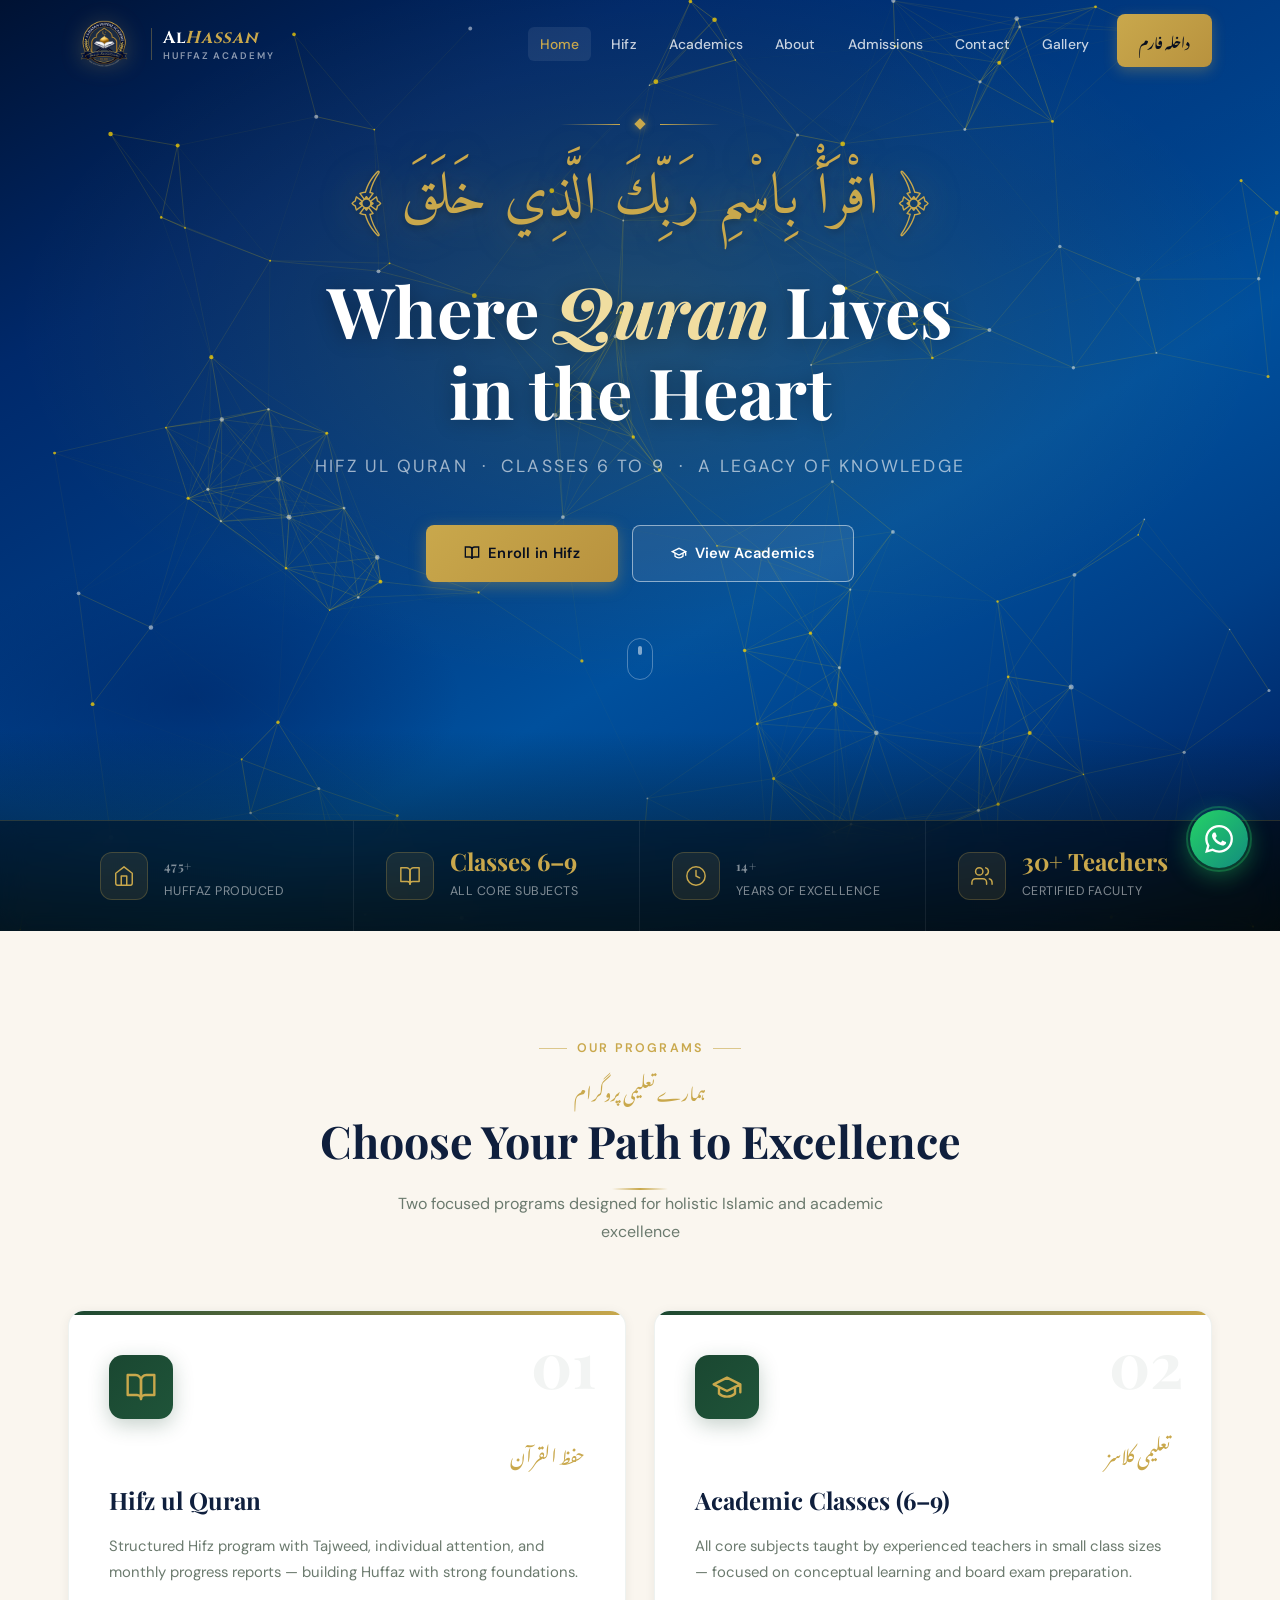
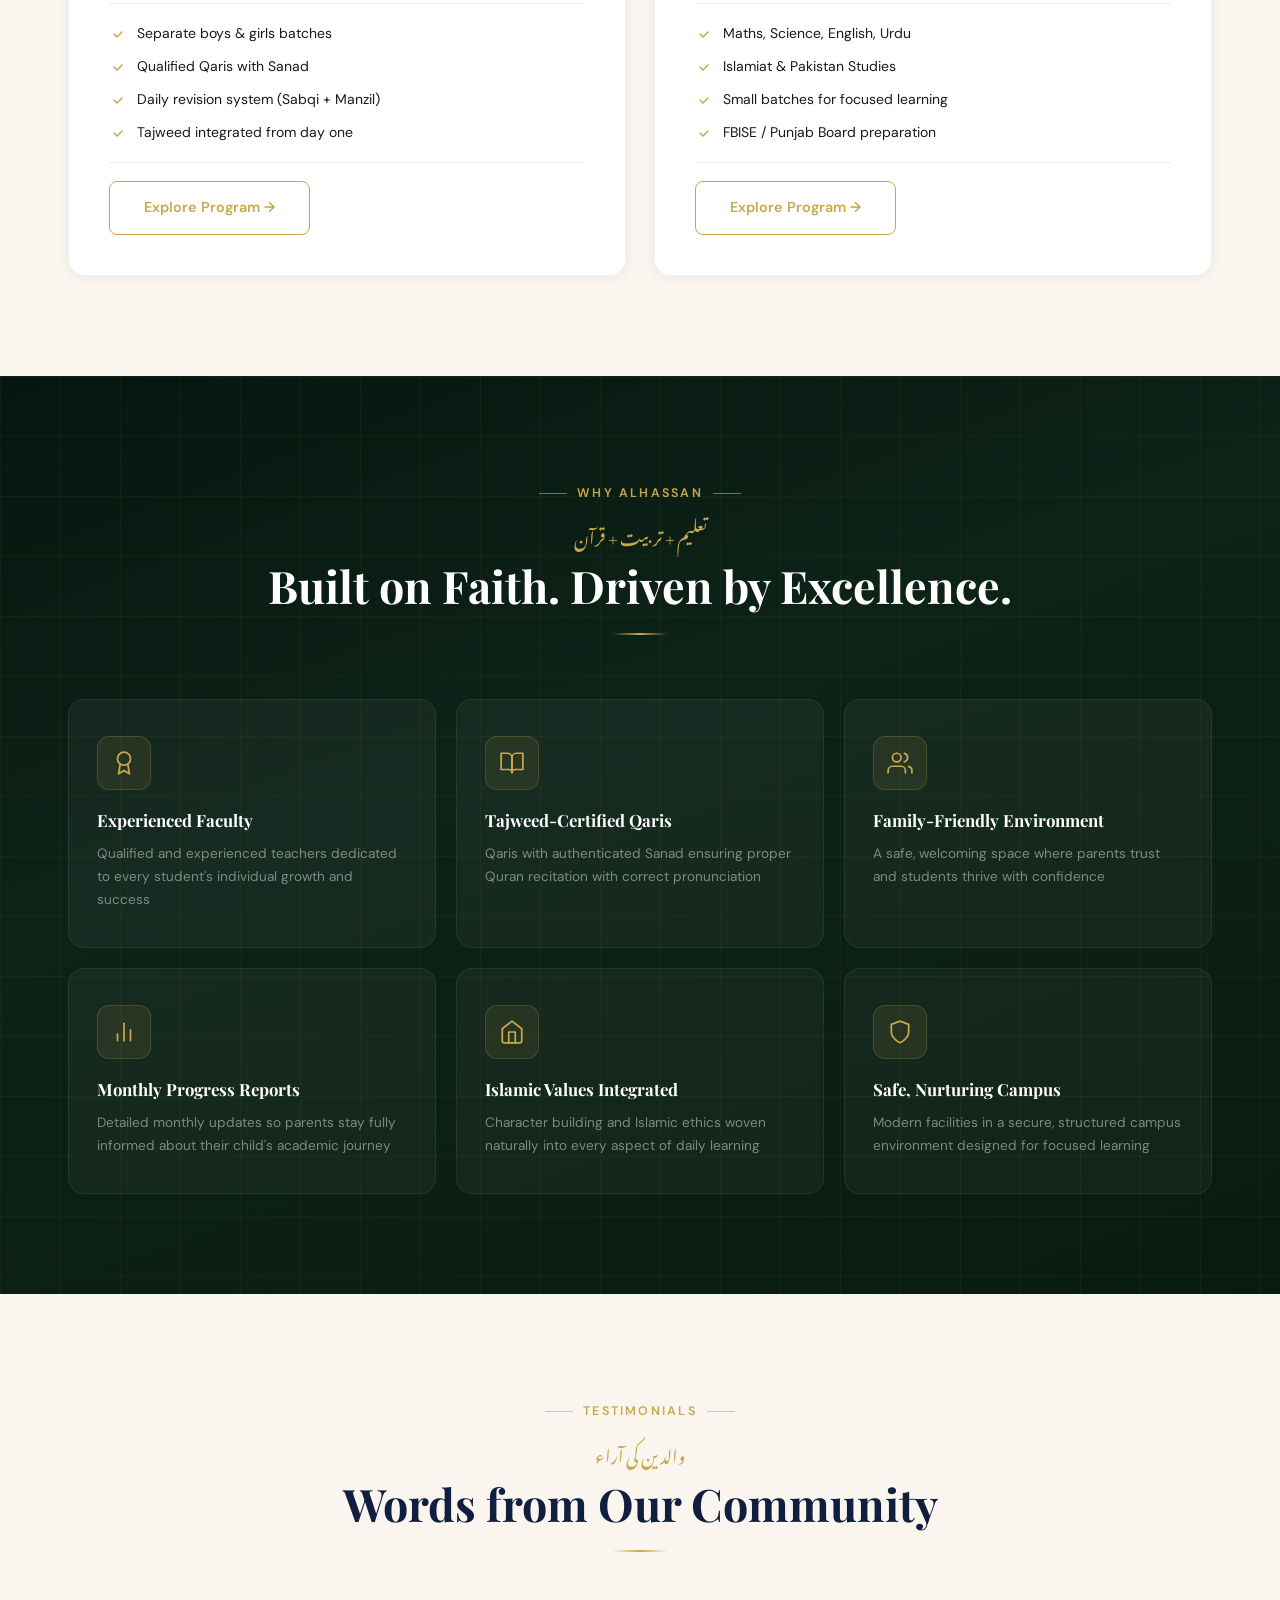
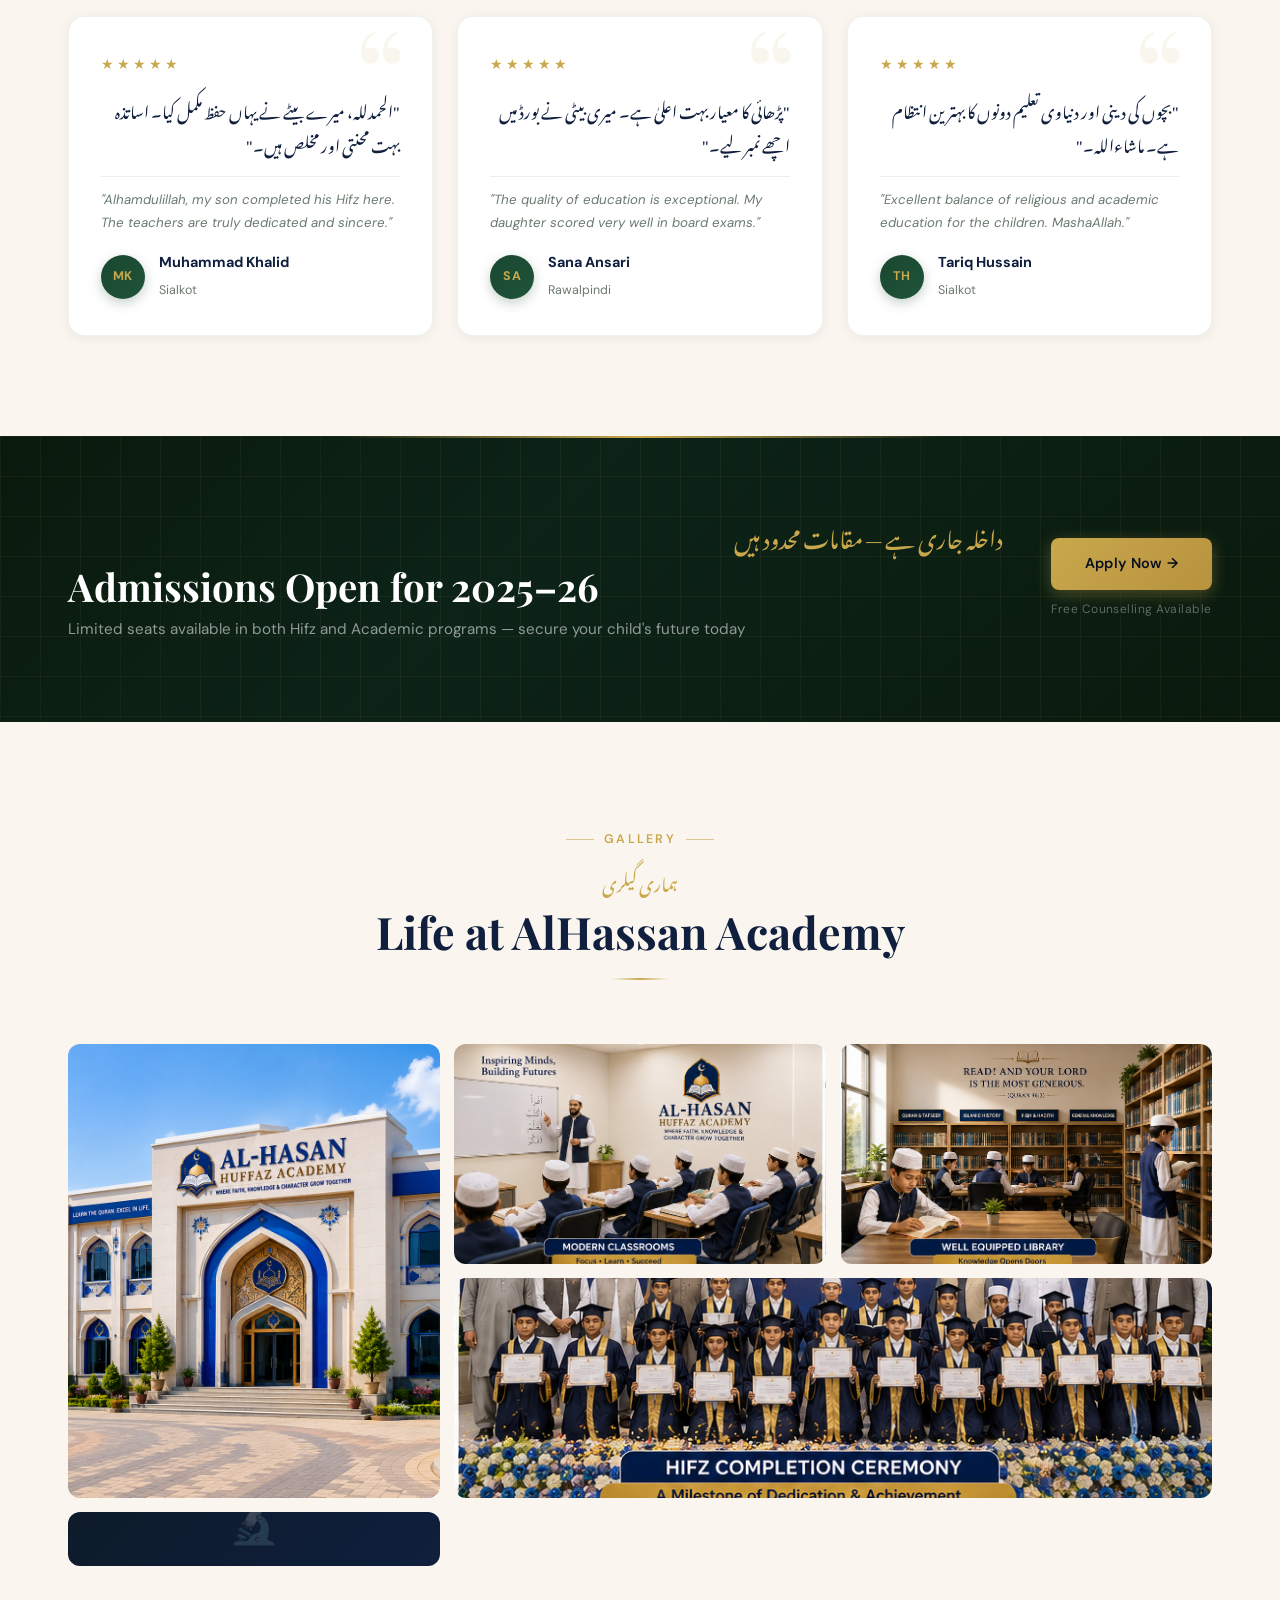
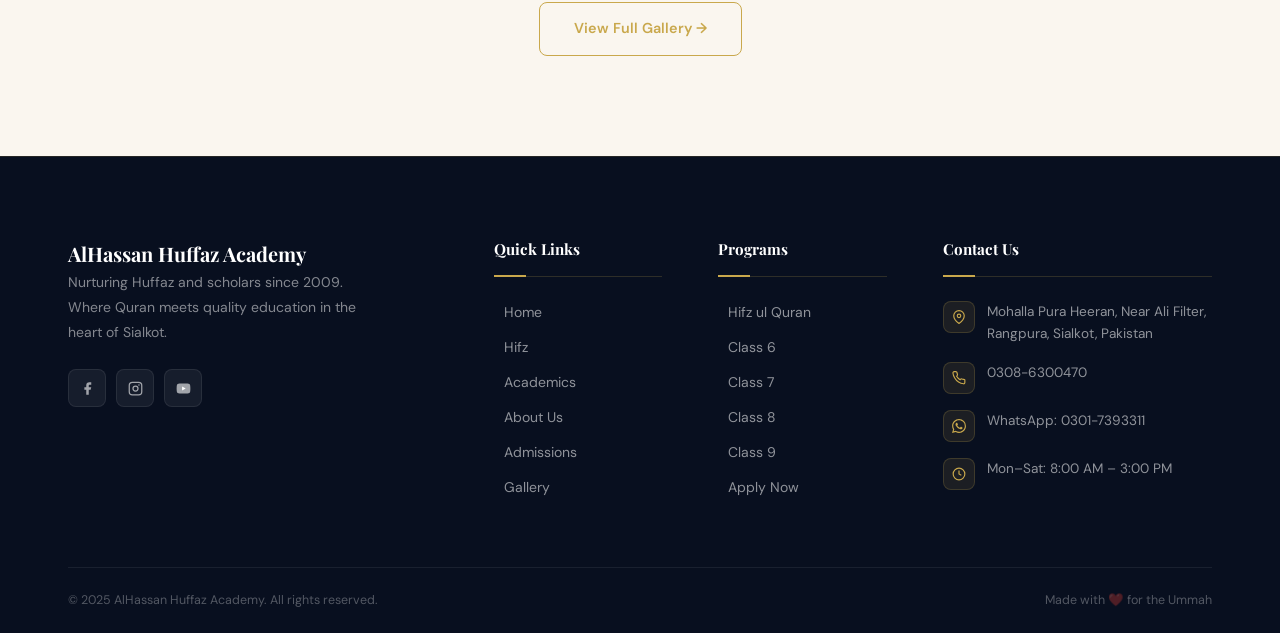
==== commit da2ca0ad: "set logo pictures" ====
--- a/index.html
+++ b/index.html
@@ -26,15 +26,10 @@
   <nav class="navbar transparent">
     <div class="container">
       <a href="index.html" class="nav-logo">
-        <svg class="logo-icon" viewBox="0 0 44 44" fill="none" xmlns="http://www.w3.org/2000/svg">
-          <circle cx="22" cy="22" r="22" fill="rgba(255,255,255,0.08)" stroke="rgba(201,168,76,0.3)" stroke-width="1"/>
-          <path d="M9 30V17c0 0 6-3 13-3s13 3 13 3v13c0 0-6-2-13-2S9 30 9 30z" fill="none" stroke="#C9A84C" stroke-width="1.5" stroke-linejoin="round"/>
-          <line x1="22" y1="14" x2="22" y2="28" stroke="#C9A84C" stroke-width="1.5"/>
-          <path d="M16 20c0 0 2-0.8 6-0.8s6 0.8 6 0.8" stroke="rgba(201,168,76,0.5)" stroke-width="1"/>
-          <path d="M30 11a4.5 4.5 0 1 1-4 4 3.2 3.2 0 0 0 4-4z" fill="#C9A84C"/>
-        </svg>
+        <img src="assets/images/logo.png" class="logo-img" alt="AlHassan Huffaz Academy Logo" />
         <div class="logo-text">
-          <span class="logo-name">AlHassan Huffaz Academy</span>
+          <span class="logo-main">Al<em>Hassan</em></span>
+          <span class="logo-sub">Huffaz Academy</span>
         </div>
       </a>
 
@@ -362,20 +357,20 @@
         </div>
 
         <div class="gallery-grid reveal">
-          <div class="gallery-item gallery-tall" style="background: linear-gradient(135deg,#1A4731,#0d2318);">
-            <div class="gallery-placeholder"><div class="icon">🏫</div>Campus Building</div>
+          <div class="gallery-item gallery-tall">
+            <img src="assets/images/building%20picture.png" alt="AlHassan Huffaz Academy Campus" style="position:absolute;inset:0;width:100%;height:100%;object-fit:cover;" />
             <span class="gallery-label">Campus</span>
           </div>
-          <div class="gallery-item" style="background: linear-gradient(135deg,#0F1F3D,#080f1f);">
-            <div class="gallery-placeholder"><div class="icon">📚</div>Classroom</div>
+          <div class="gallery-item">
+            <img src="assets/images/classroom.png" alt="Classroom" style="position:absolute;inset:0;width:100%;height:100%;object-fit:cover;" />
             <span class="gallery-label">Academics</span>
           </div>
-          <div class="gallery-item" style="background: linear-gradient(135deg,#1f5439,#1A4731);">
-            <div class="gallery-placeholder"><div class="icon">📖</div>Library</div>
+          <div class="gallery-item">
+            <img src="assets/images/library.png" alt="Library" style="position:absolute;inset:0;width:100%;height:100%;object-fit:cover;" />
             <span class="gallery-label">Library</span>
           </div>
-          <div class="gallery-item gallery-wide" style="background: linear-gradient(135deg,#b8923e,#C9A84C,#8a6b2a);">
-            <div class="gallery-placeholder"><div class="icon">🎓</div>Hifz Completion Ceremony</div>
+          <div class="gallery-item gallery-wide">
+            <img src="assets/images/completion%20ceremony.png" alt="Hifz Completion Ceremony" style="position:absolute;inset:0;width:100%;height:100%;object-fit:cover;" />
             <span class="gallery-label">Events</span>
           </div>
           <div class="gallery-item" style="background: linear-gradient(135deg,#0d1b2a,#0F1F3D);">
--- a/css/style.css
+++ b/css/style.css
@@ -2,7 +2,7 @@
    DESIGN SYSTEM
    ============================================= */
 
-@import url('https://fonts.googleapis.com/css2?family=Playfair+Display:ital,wght@0,400;0,600;0,700;1,400&family=DM+Sans:wght@300;400;500;600&family=Noto+Nastaliq+Urdu:wght@400;600;700&family=Amiri:ital,wght@0,400;0,700;1,400&display=swap');
+@import url('https://fonts.googleapis.com/css2?family=Playfair+Display:ital,wght@0,400;0,600;0,700;1,400&family=DM+Sans:wght@300;400;500;600&family=Noto+Nastaliq+Urdu:wght@400;600;700&family=Amiri:ital,wght@0,400;0,700;1,400&family=Cinzel:wght@600;700&display=swap');
 
 :root {
   --green:        #1A4731;
@@ -281,31 +281,51 @@
 .nav-logo {
   display: flex;
   align-items: center;
-  gap: 12px;
-}
-
-.nav-logo .logo-icon {
-  width: 44px; height: 44px;
-  filter: drop-shadow(0 2px 8px rgba(201,168,76,0.3));
-}
-
-.logo-text .logo-name {
-  font-family: var(--font-display);
-  font-size: 1.05rem;
+  gap: 11px;
+  text-decoration: none;
+}
+
+.nav-logo .logo-img {
+  height: 48px;
+  width: auto;
+  object-fit: contain;
+  filter: drop-shadow(0 2px 10px rgba(201,168,76,0.35));
+  flex-shrink: 0;
+}
+
+.logo-text {
+  display: flex;
+  flex-direction: column;
+  gap: 2px;
+  border-left: 1.5px solid rgba(201,168,76,0.35);
+  padding-left: 11px;
+}
+
+.logo-text .logo-main {
+  font-family: 'Cinzel', var(--font-display), serif;
+  font-size: 1.08rem;
   font-weight: 700;
   color: var(--white);
-  line-height: 1.25;
+  line-height: 1.2;
+  letter-spacing: 0.04em;
   display: block;
-  letter-spacing: 0.01em;
-}
-
-.logo-text .logo-urdu {
-  font-family: var(--font-urdu);
-  font-size: 0.78rem;
-  color: var(--gold);
-  direction: rtl;
+}
+
+.logo-text .logo-main em {
+  font-style: italic;
+  color: var(--gold);
+  font-weight: 700;
+}
+
+.logo-text .logo-sub {
+  font-family: var(--font-body);
+  font-size: 0.6rem;
+  font-weight: 600;
+  color: rgba(255,255,255,0.55);
+  letter-spacing: 0.2em;
+  text-transform: uppercase;
   display: block;
-  line-height: 1.5;
+  line-height: 1;
 }
 
 /* Nav Links */
--- a/css/home.css
+++ b/css/home.css
@@ -12,12 +12,14 @@
   display: flex;
   flex-direction: column;
   overflow: hidden;
-  background: linear-gradient(155deg,
-    #071510 0%,
-    #0d2318 25%,
-    #1A4731 55%,
-    #0f2820 75%,
-    #080d1a 100%
+  background: linear-gradient(150deg,
+    #001233 0%,
+    #00296b 22%,
+    #003f88 48%,
+    #00509d 62%,
+    #003f88 78%,
+    #00296b 90%,
+    #001030 100%
   );
 }
 
@@ -26,11 +28,20 @@
   content: '';
   position: absolute;
   inset: 0;
-  background: radial-gradient(ellipse 80% 60% at 50% 38%,
-    rgba(201,168,76,0.1) 0%,
-    rgba(201,168,76,0.04) 40%,
-    transparent 70%
-  );
+  background:
+    radial-gradient(ellipse 70% 55% at 50% 35%,
+      rgba(255,213,0,0.12) 0%,
+      rgba(253,197,0,0.04) 45%,
+      transparent 70%
+    ),
+    radial-gradient(ellipse 35% 25% at 15% 75%,
+      rgba(0,41,107,0.7) 0%,
+      transparent 60%
+    ),
+    radial-gradient(ellipse 35% 25% at 85% 15%,
+      rgba(0,63,136,0.5) 0%,
+      transparent 60%
+    );
   pointer-events: none;
 }
 
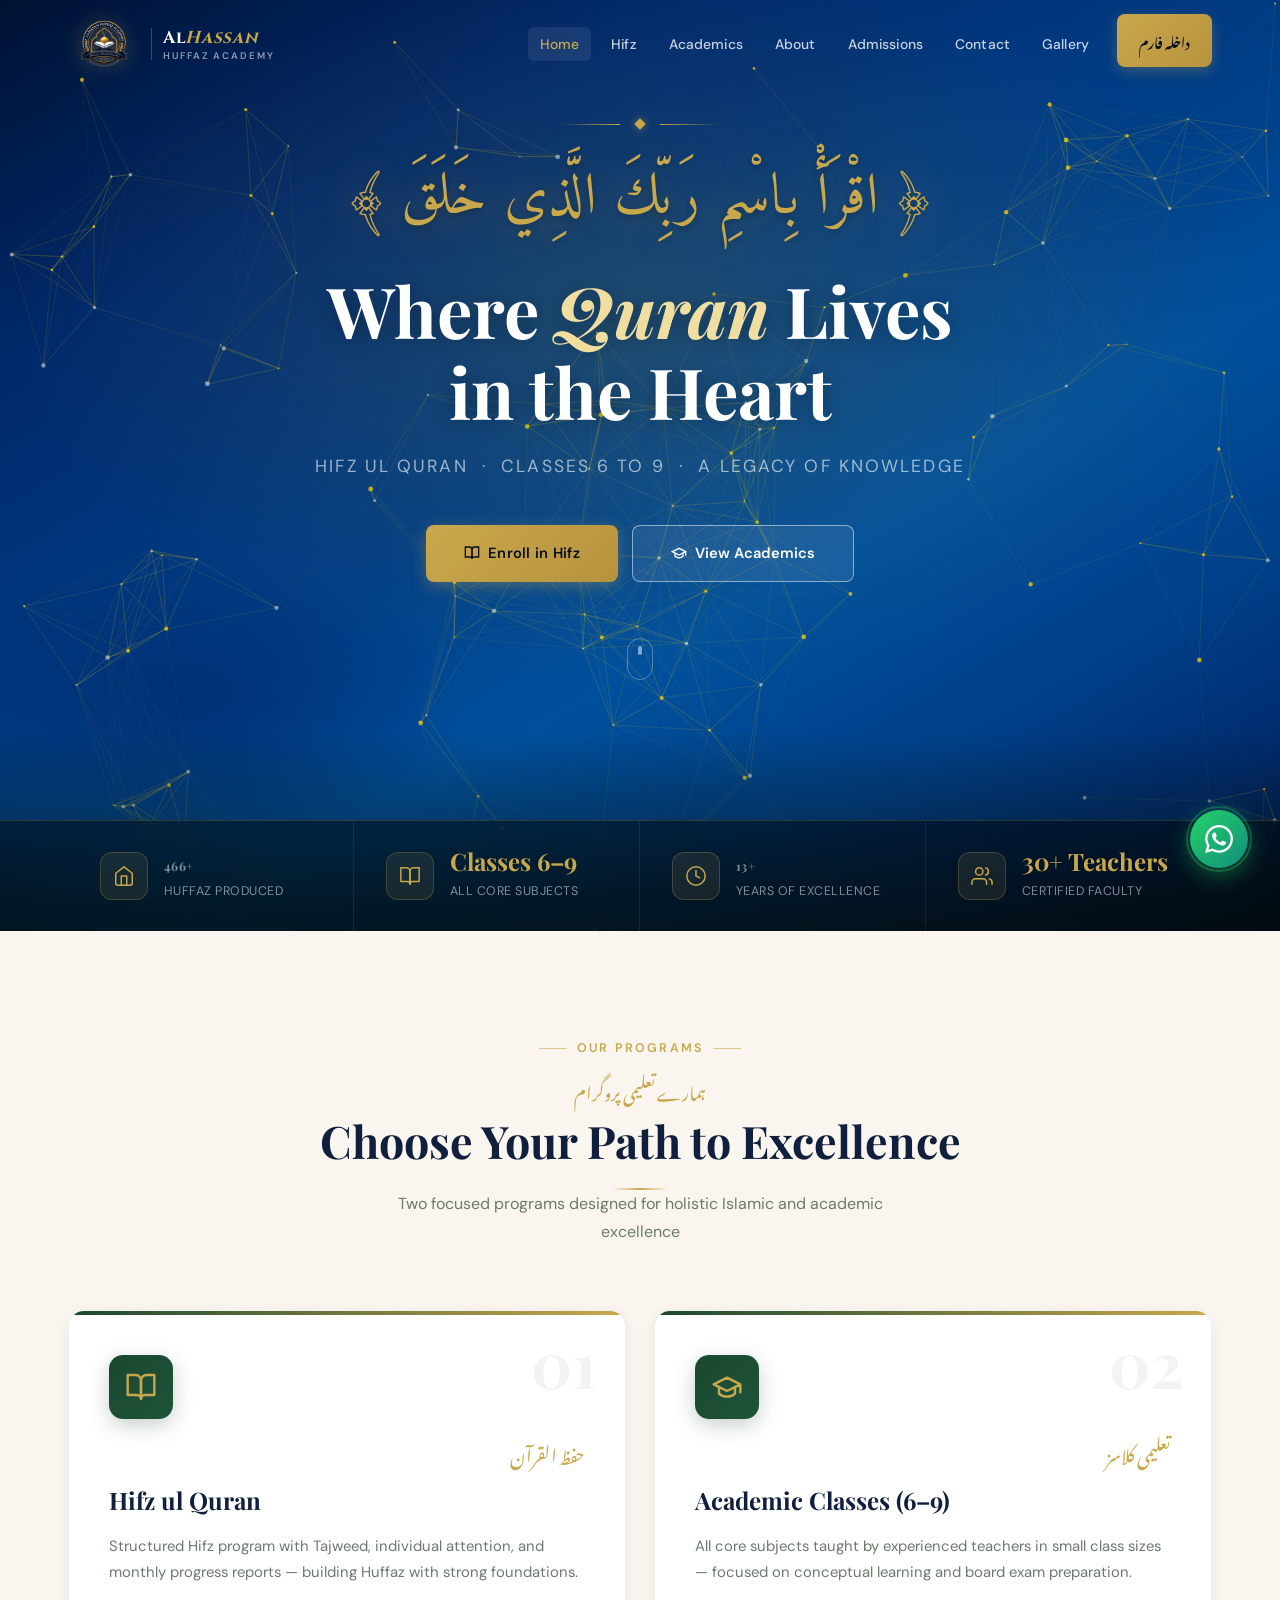
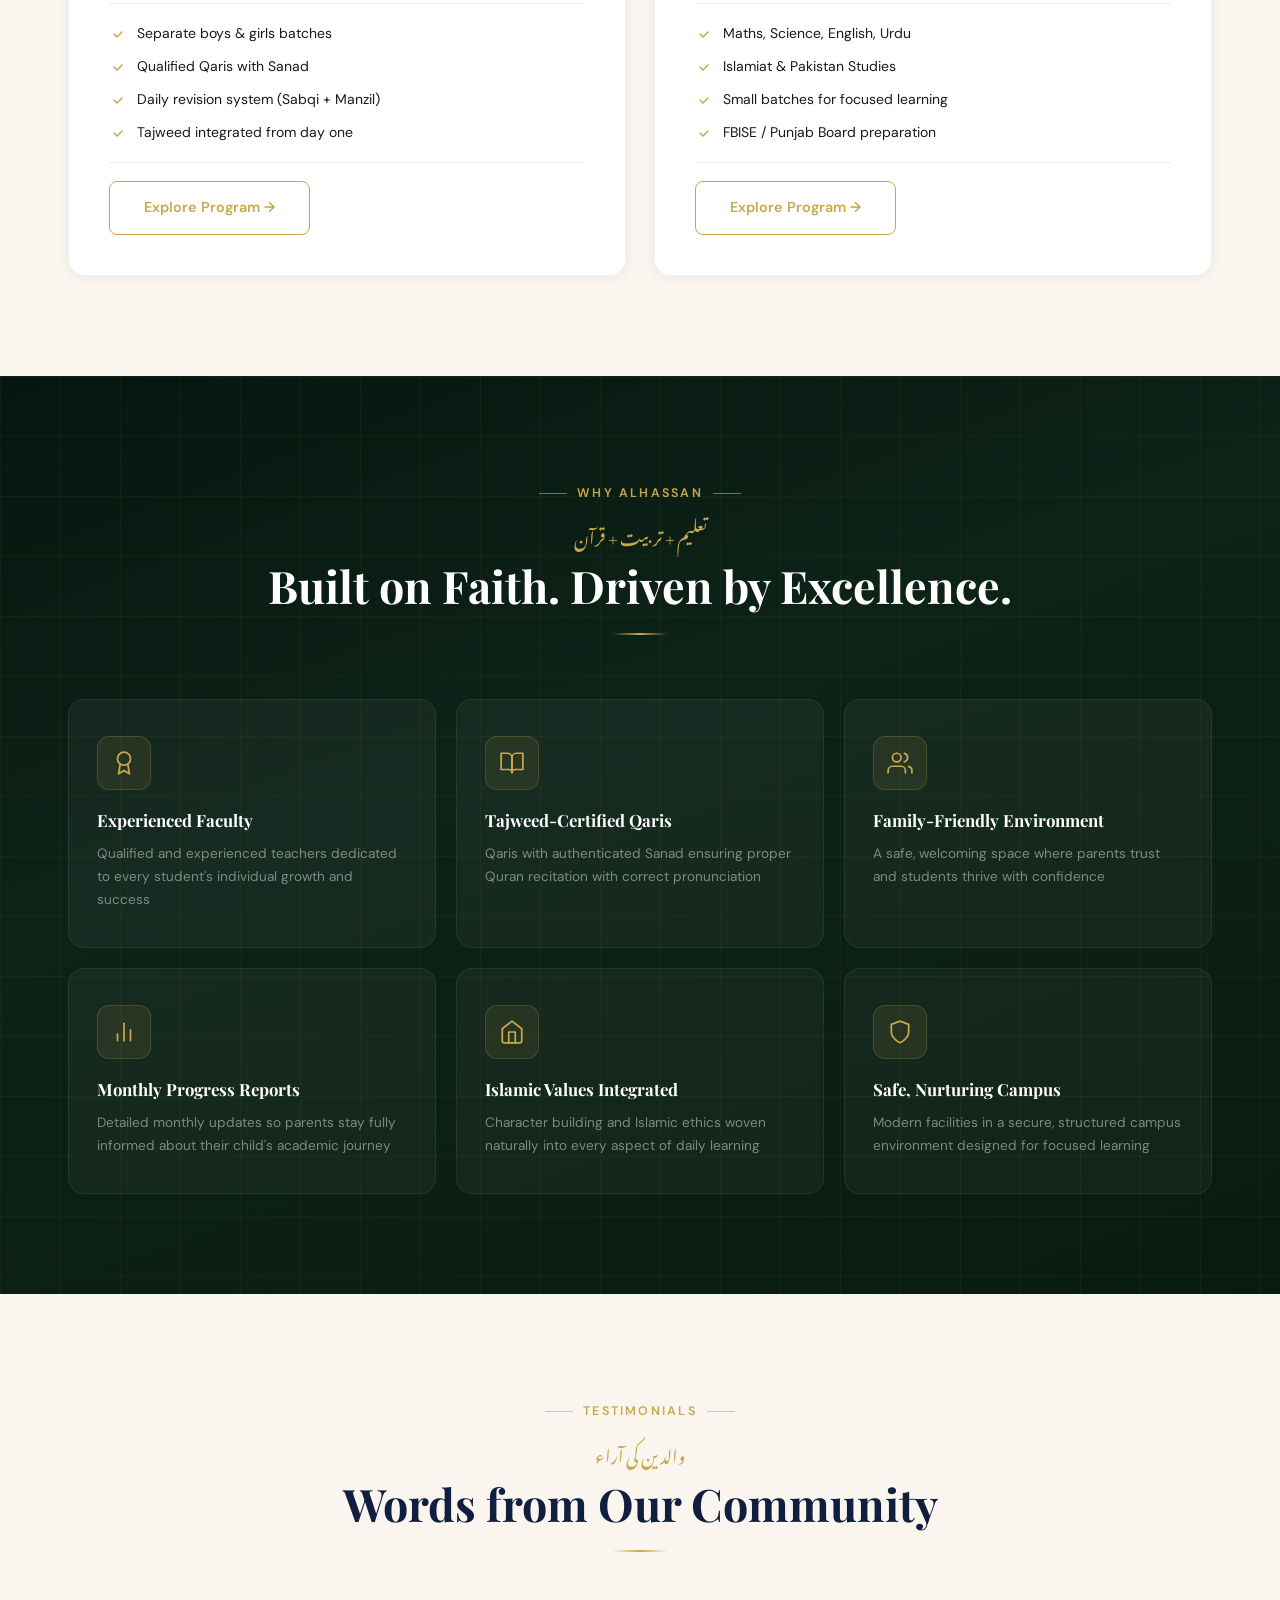
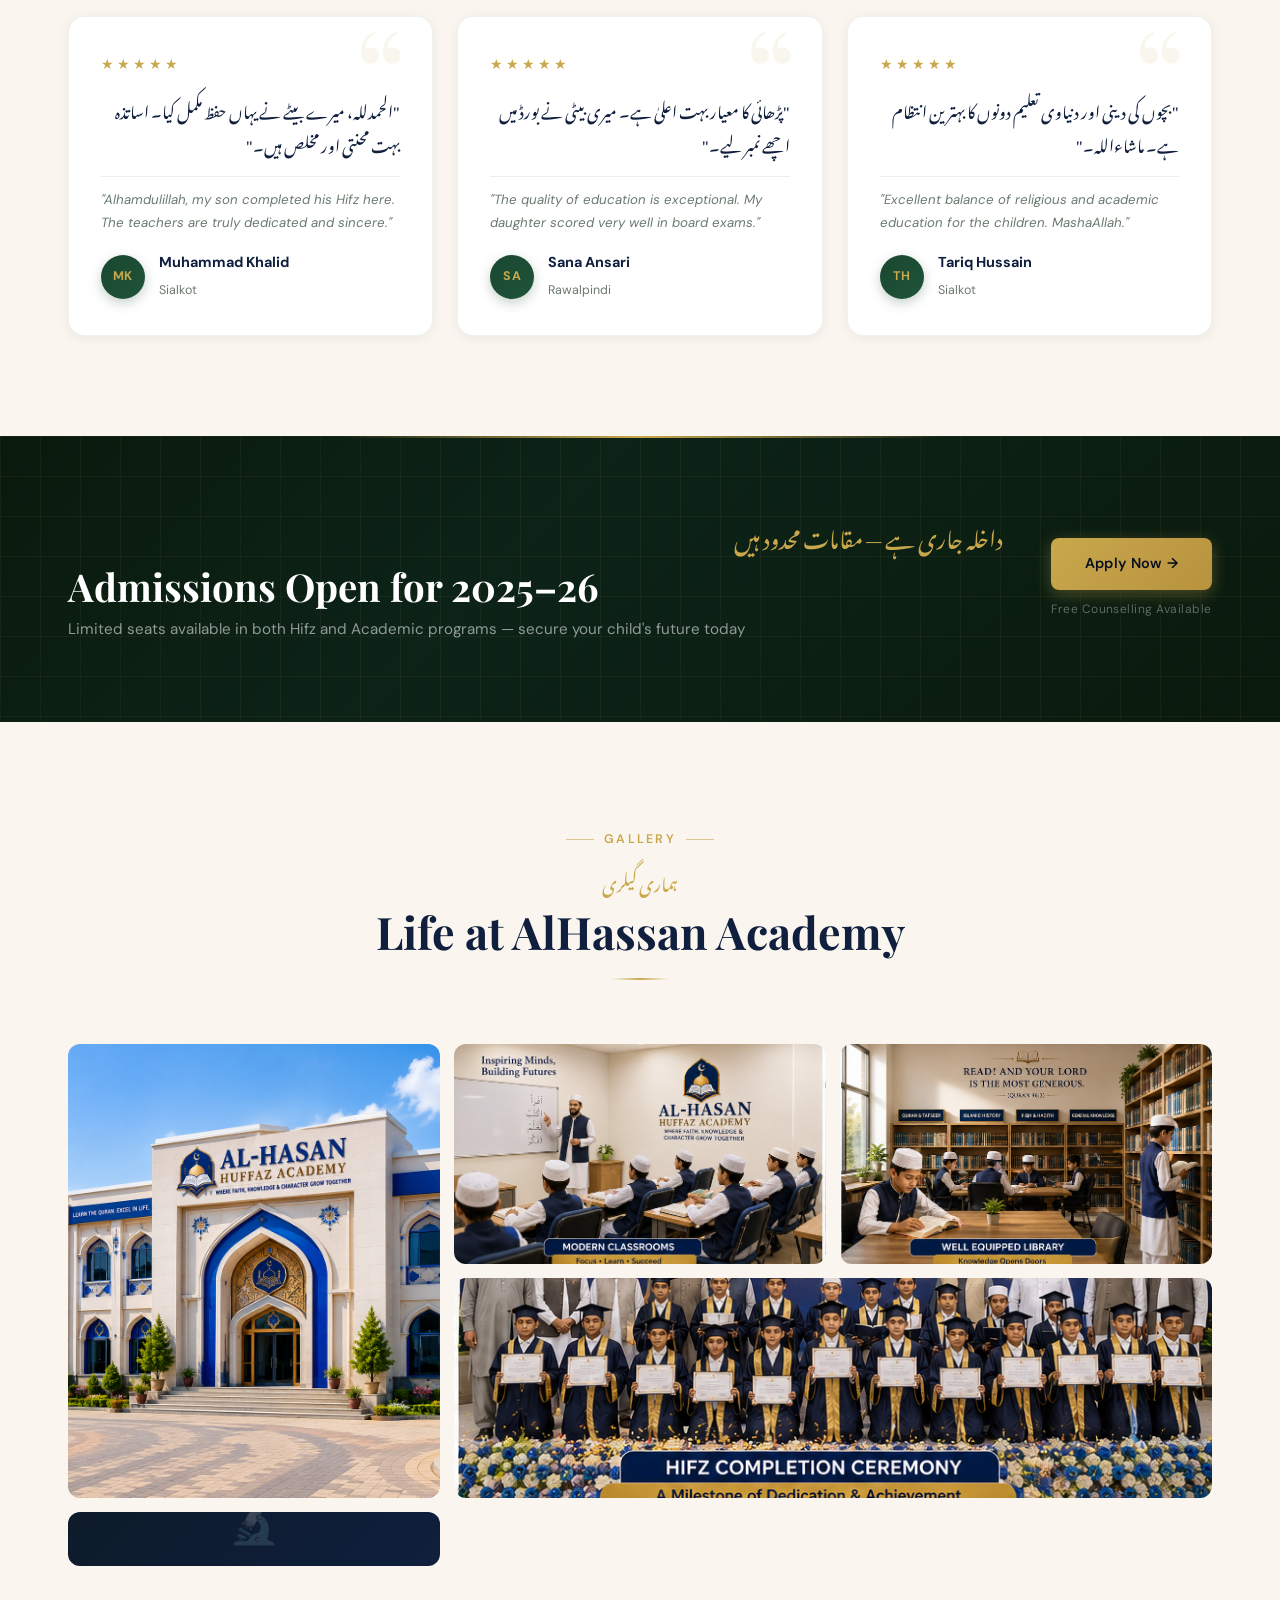
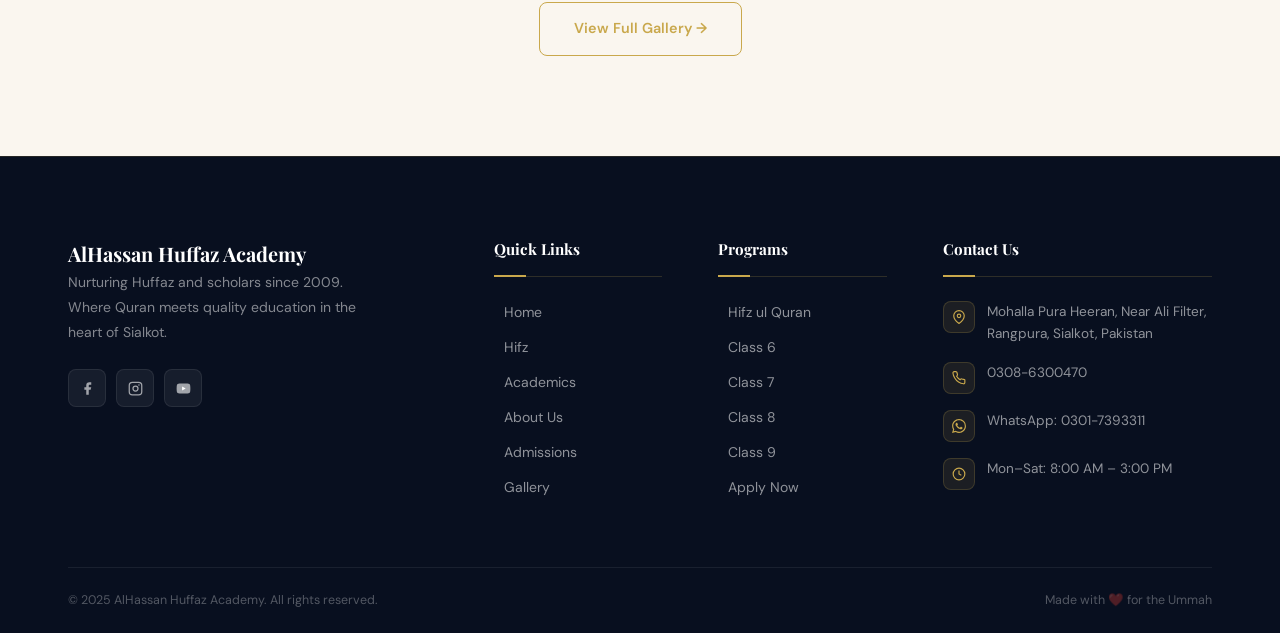
==== commit b210aee4: "add fb link in footer" ====
--- a/index.html
+++ b/index.html
@@ -396,7 +396,7 @@
           <span class="brand-name">AlHassan Huffaz Academy</span>
           <p class="footer-tagline">Nurturing Huffaz and scholars since 2009. Where Quran meets quality education in the heart of Sialkot.</p>
           <div class="footer-social">
-            <a href="#" aria-label="Facebook">
+            <a href="https://www.facebook.com/people/Al-Hassan-Huffaz-Academy/61590658380614/" aria-label="Facebook">
               <svg width="15" height="15" viewBox="0 0 24 24" fill="currentColor"><path d="M18 2h-3a5 5 0 0 0-5 5v3H7v4h3v8h4v-8h3l1-4h-4V7a1 1 0 0 1 1-1h3z"/></svg>
             </a>
             <a href="#" aria-label="Instagram">
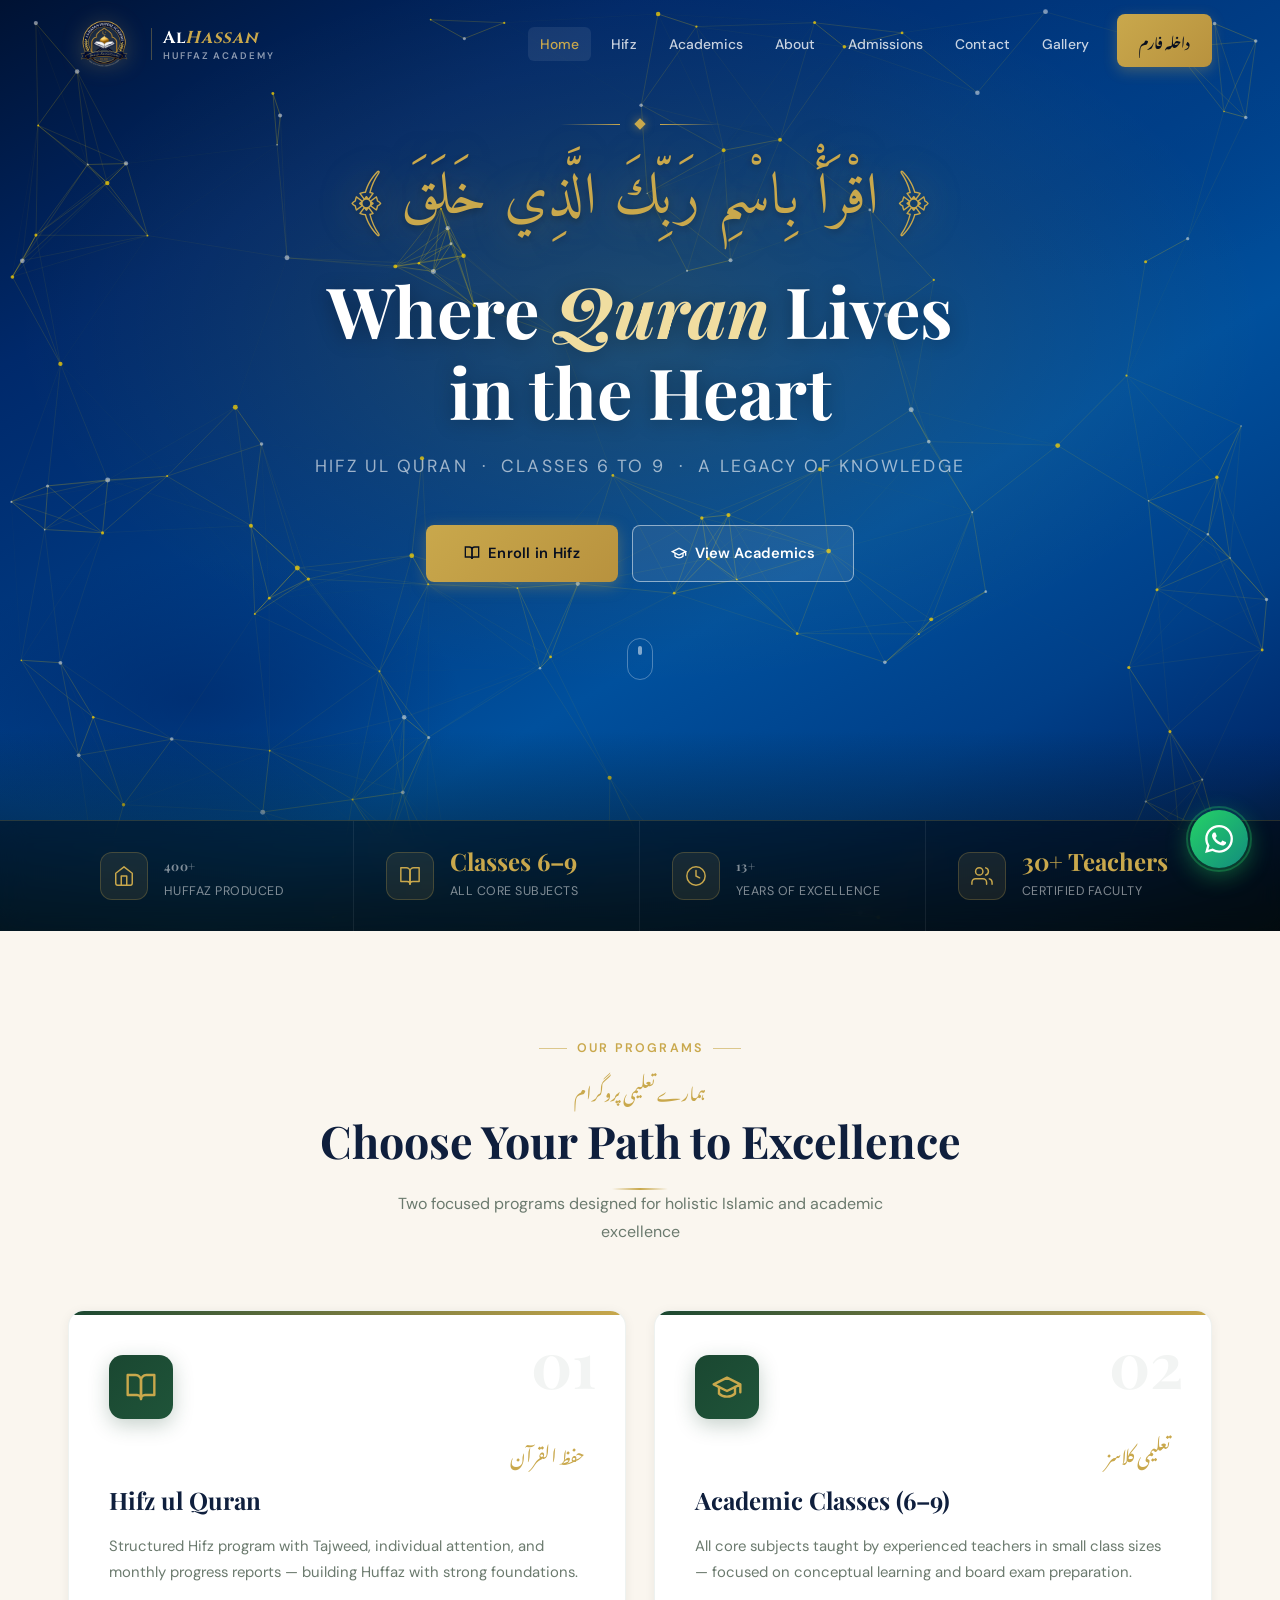
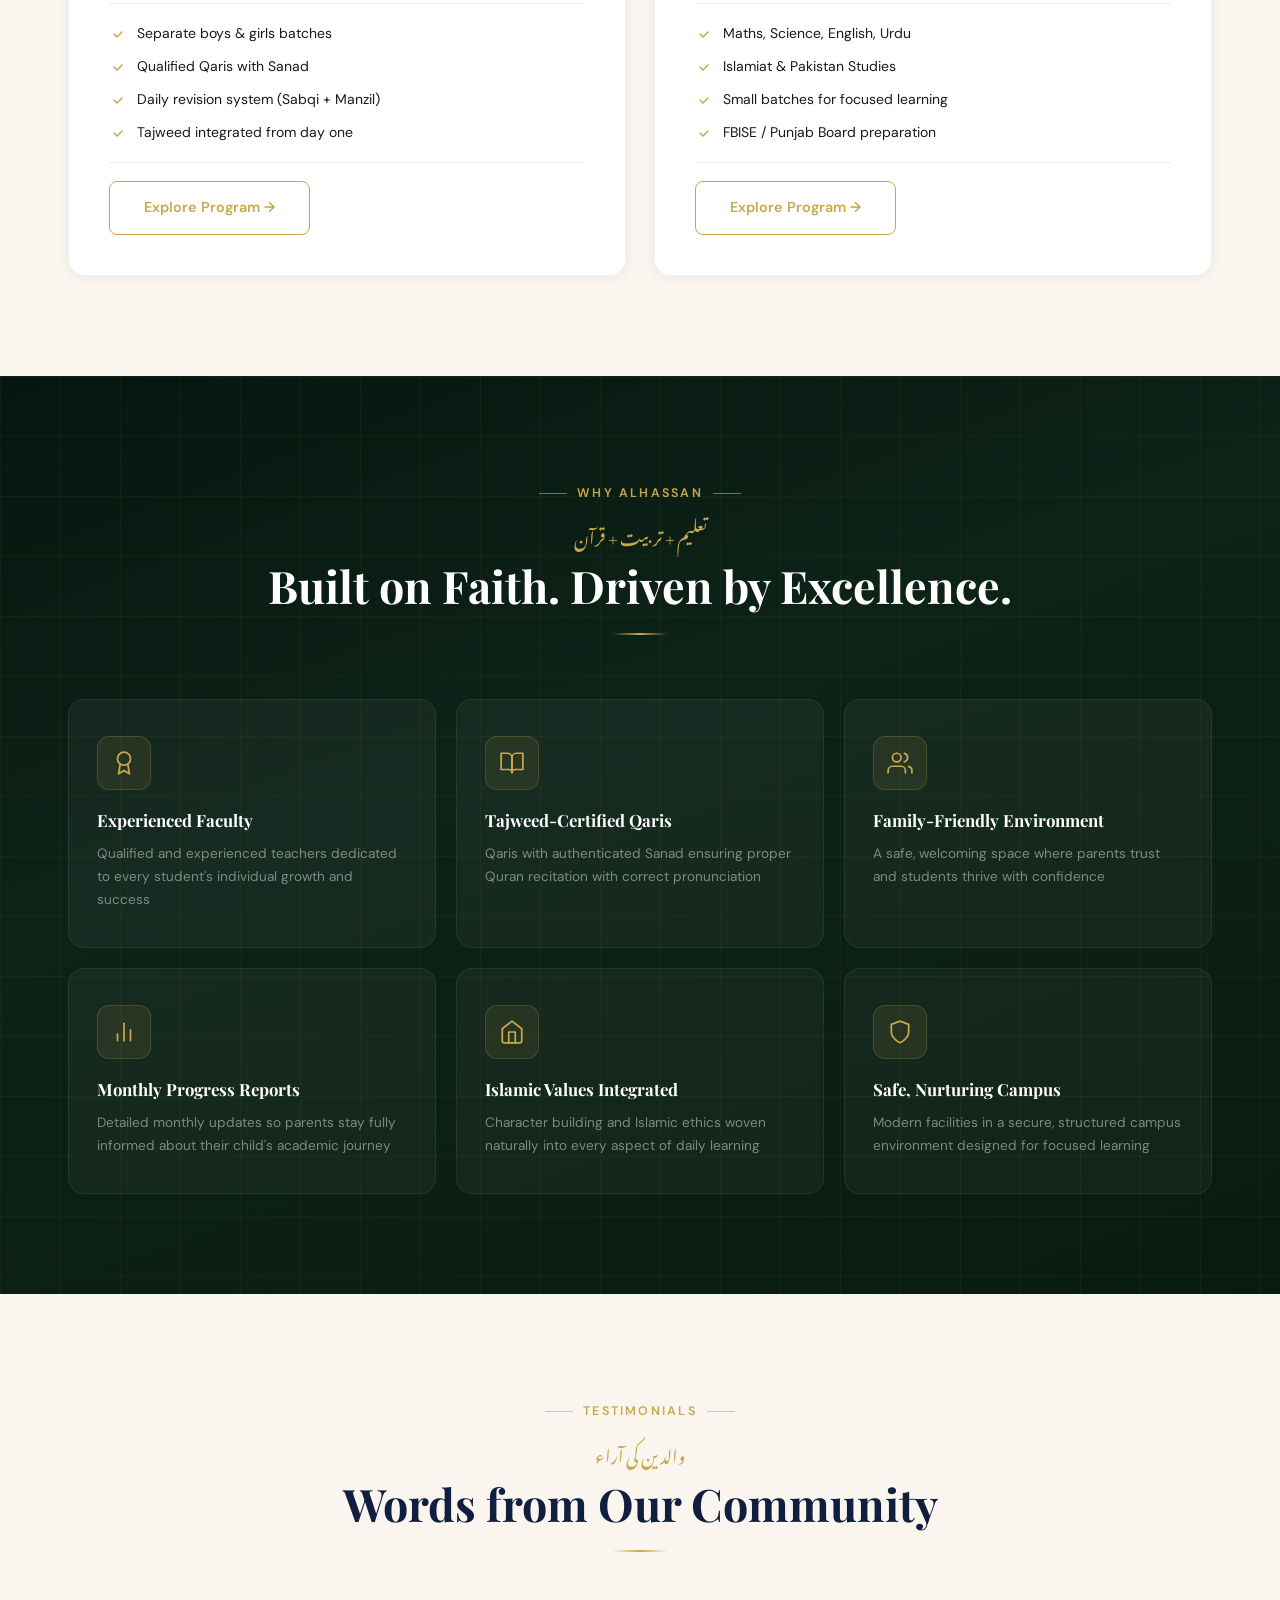
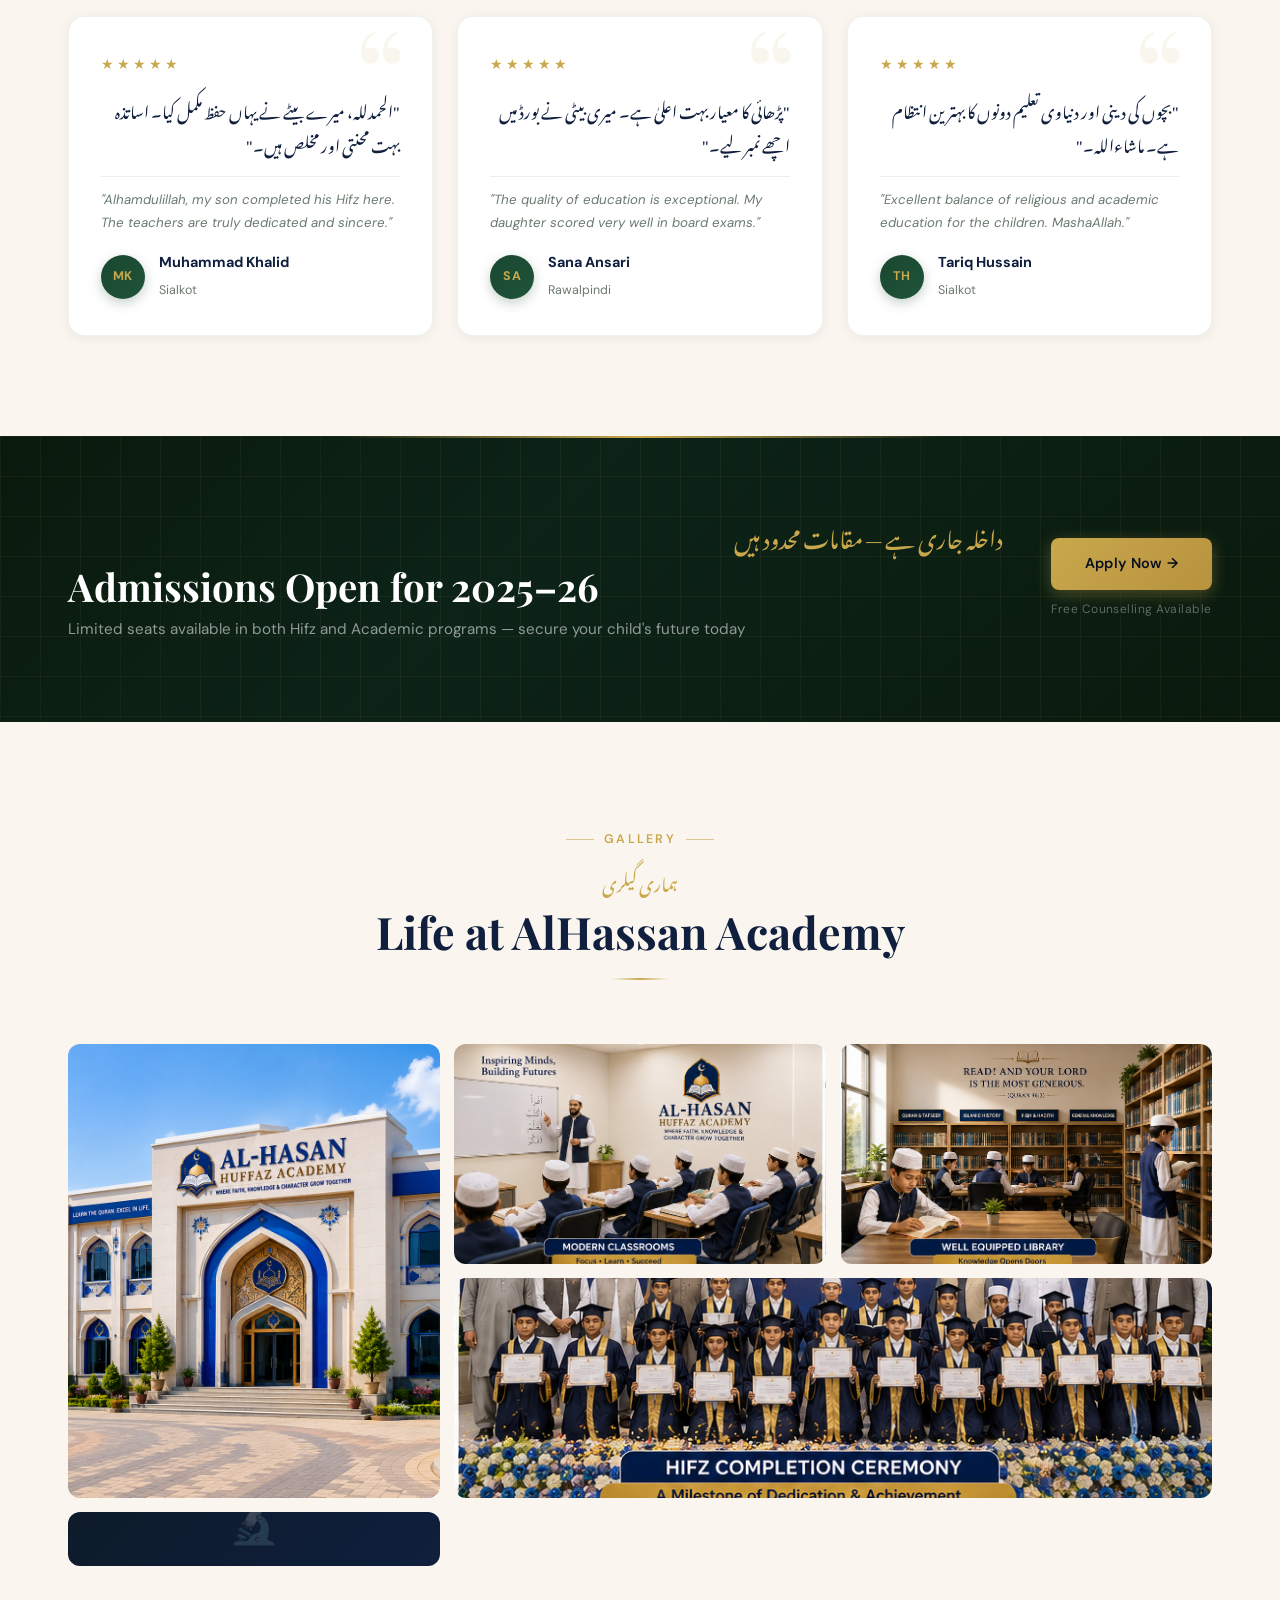
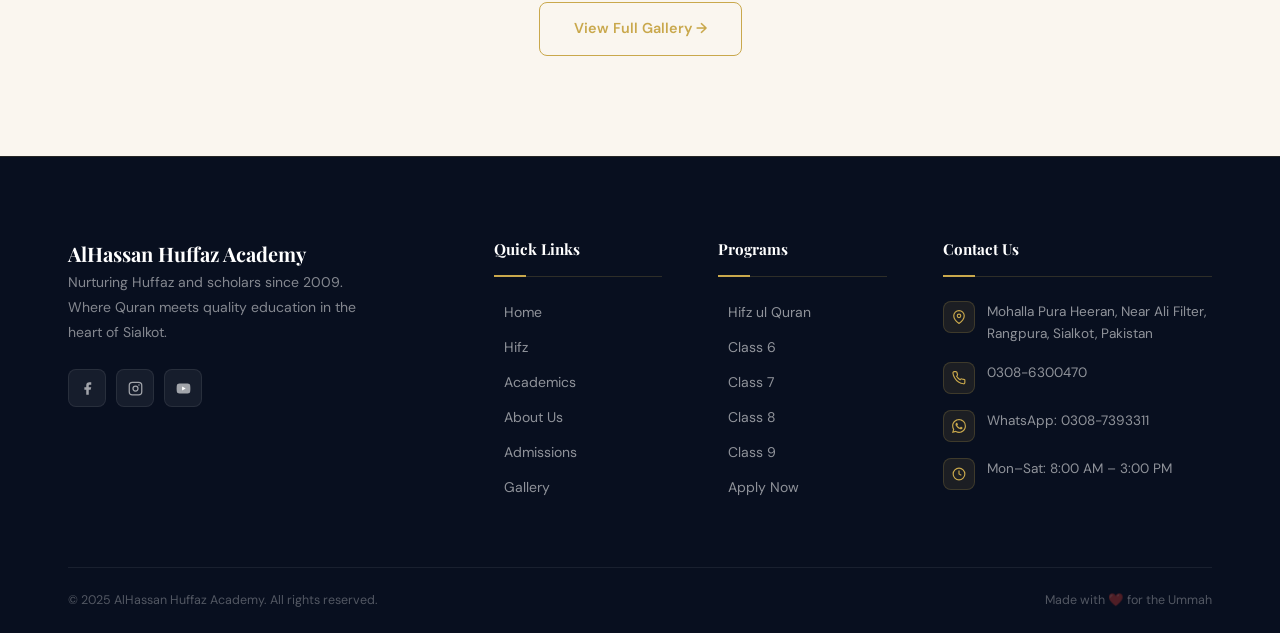
==== commit 16254720: "change contact number in every page" ====
--- a/index.html
+++ b/index.html
@@ -450,7 +450,7 @@
             <div class="icon">
               <svg width="14" height="14" viewBox="0 0 24 24" fill="currentColor"><path d="M17.472 14.382c-.297-.149-1.758-.867-2.03-.967-.273-.099-.471-.148-.67.15-.197.297-.767.966-.94 1.164-.173.199-.347.223-.644.075-.297-.15-1.255-.463-2.39-1.475-.883-.788-1.48-1.761-1.653-2.059-.173-.297-.018-.458.13-.606.134-.133.298-.347.446-.52.149-.174.198-.298.298-.497.099-.198.05-.371-.025-.52-.075-.149-.669-1.612-.916-2.207-.242-.579-.487-.5-.669-.51-.173-.008-.371-.01-.57-.01-.198 0-.52.074-.792.372-.272.297-1.04 1.016-1.04 2.479 0 1.462 1.065 2.875 1.213 3.074.149.198 2.096 3.2 5.077 4.487.709.306 1.262.489 1.694.625.712.227 1.36.195 1.871.118.571-.085 1.758-.719 2.006-1.413.248-.694.248-1.289.173-1.413-.074-.124-.272-.198-.57-.347m-5.421 7.403h-.004a9.87 9.87 0 0 1-5.031-1.378l-.361-.214-3.741.982.998-3.648-.235-.374a9.86 9.86 0 0 1-1.51-5.26c.001-5.45 4.436-9.884 9.888-9.884 2.64 0 5.122 1.03 6.988 2.898a9.825 9.825 0 0 1 2.893 6.994c-.003 5.45-4.437 9.884-9.885 9.884m8.413-18.297A11.815 11.815 0 0 0 12.05 0C5.495 0 .16 5.335.157 11.892c0 2.096.547 4.142 1.588 5.945L.057 24l6.305-1.654a11.882 11.882 0 0 0 5.683 1.448h.005c6.554 0 11.89-5.335 11.893-11.893a11.821 11.821 0 0 0-3.48-8.413z"/></svg>
             </div>
-            <a href="https://wa.me/923017393311" target="_blank" rel="noopener">WhatsApp: 0301-7393311</a>
+            <a href="https://wa.me/923087393311" target="_blank" rel="noopener">WhatsApp: 0308-7393311</a>
           </div>
           <div class="footer-contact-item">
             <div class="icon">
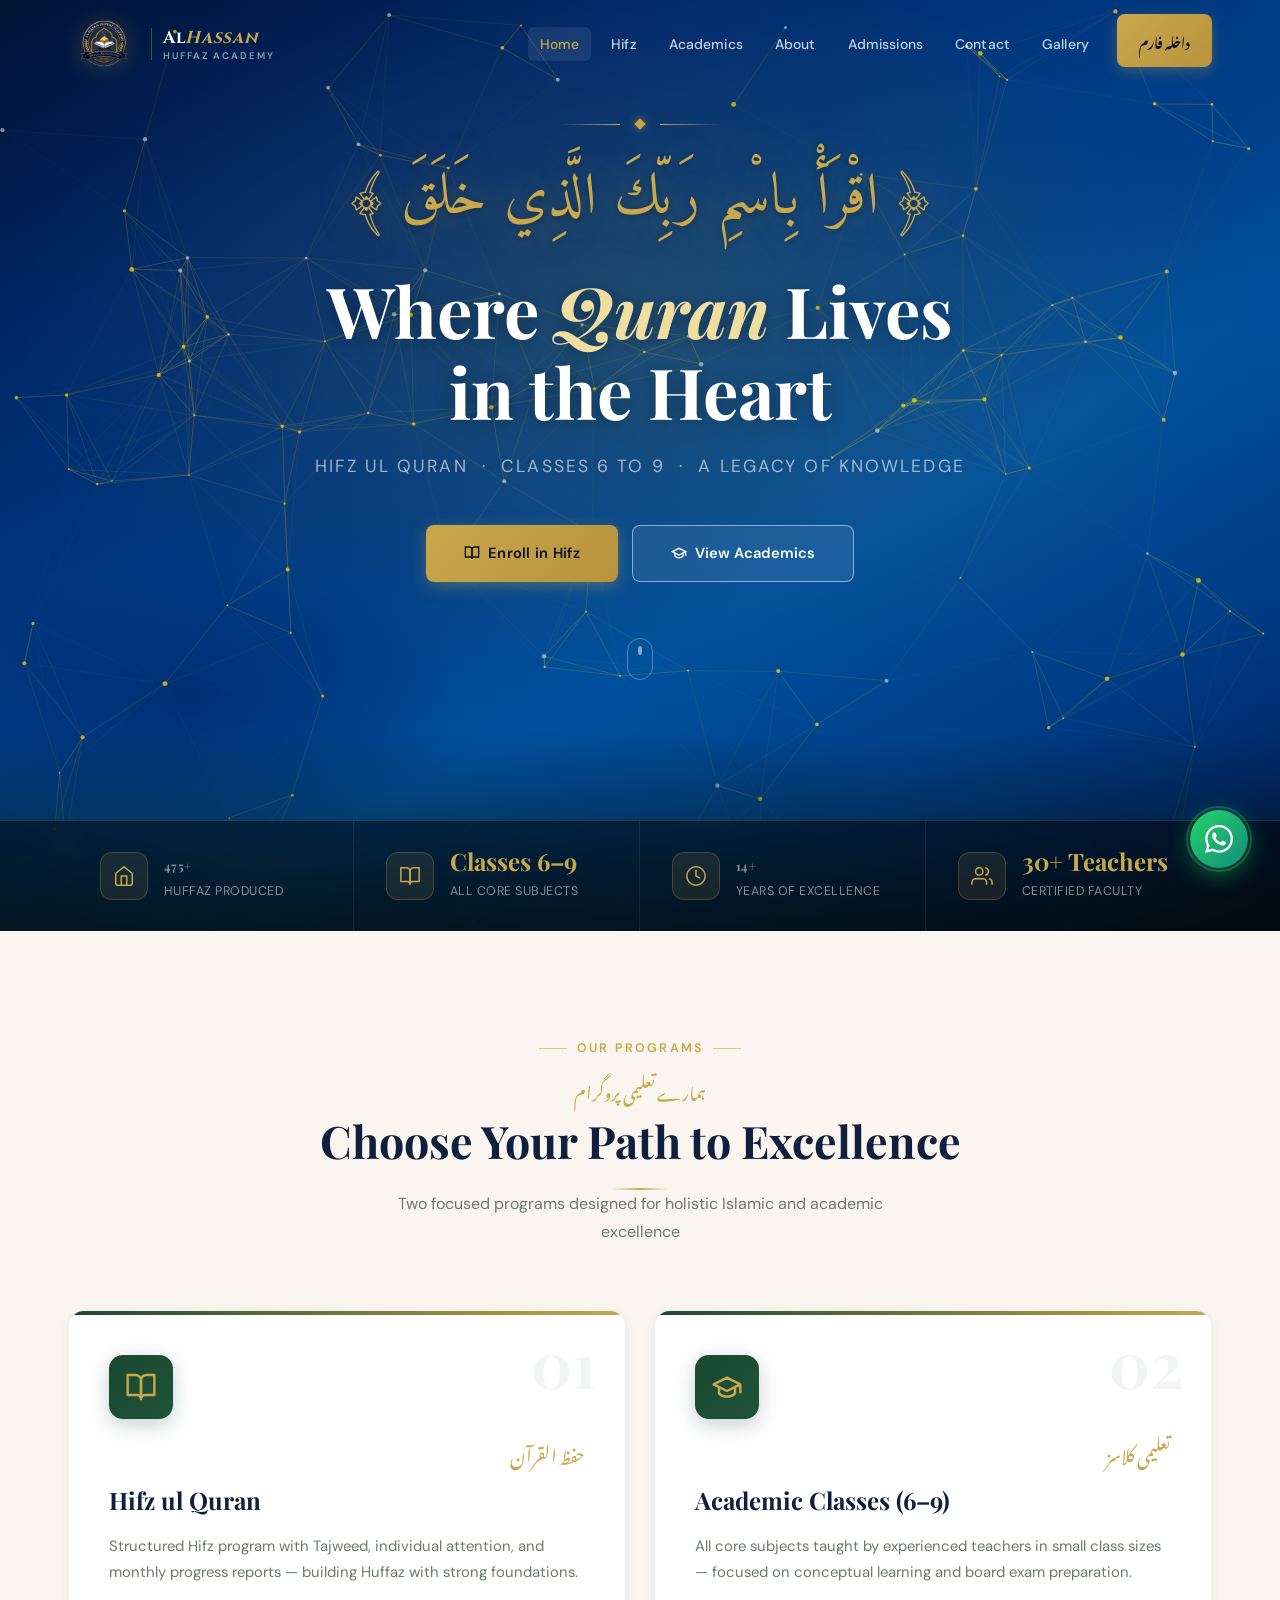
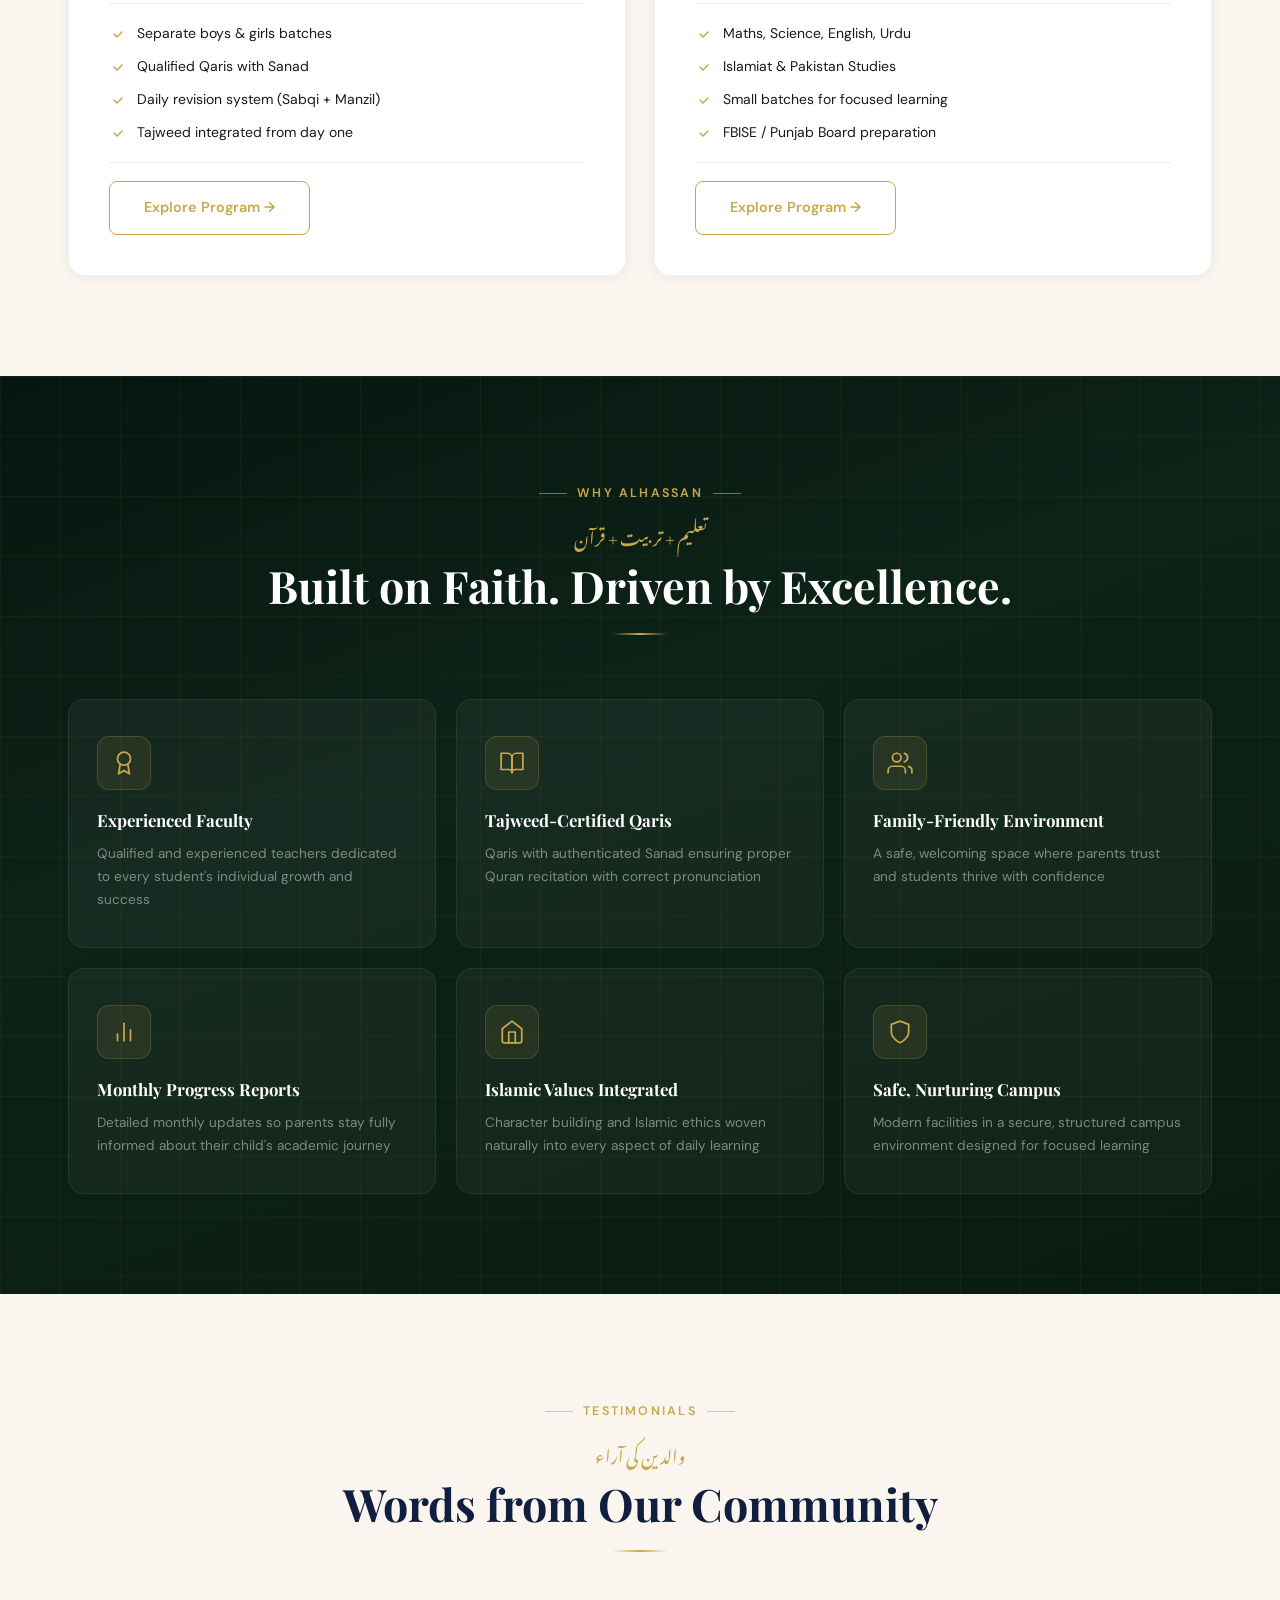
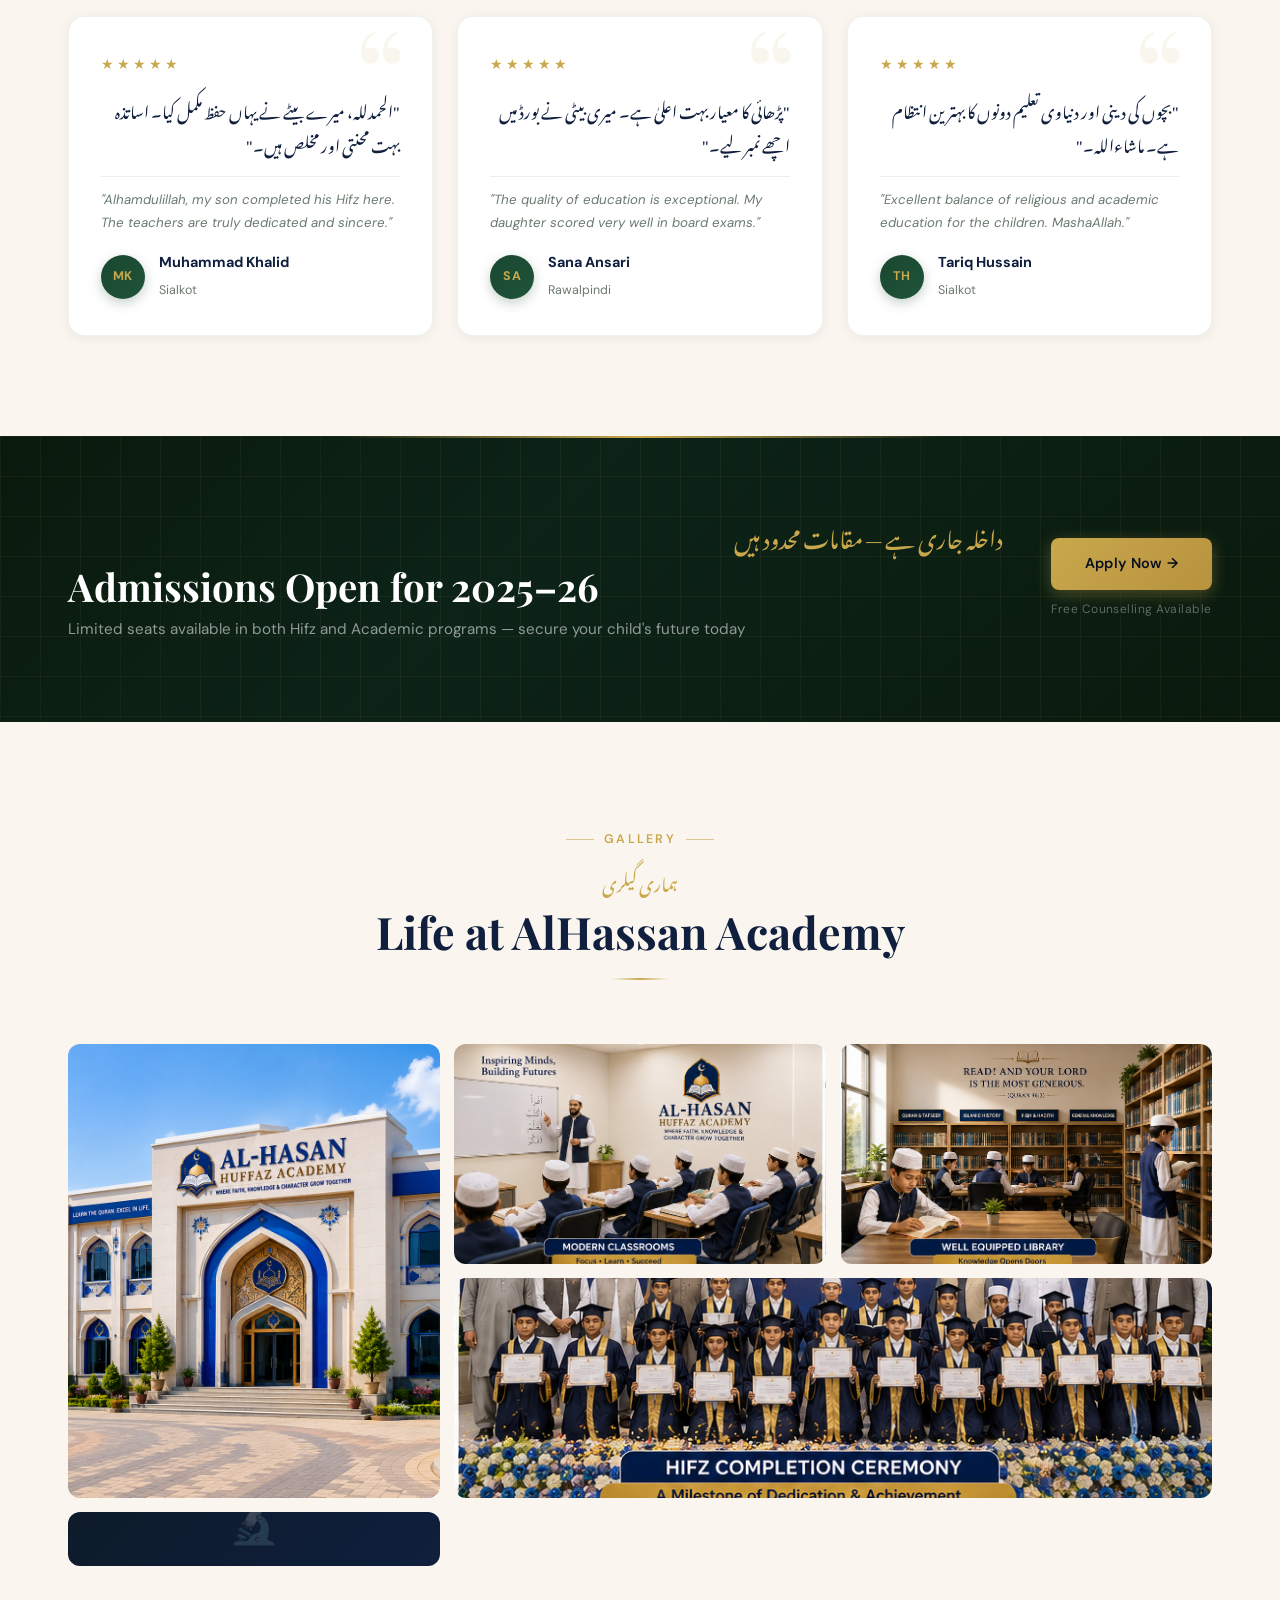
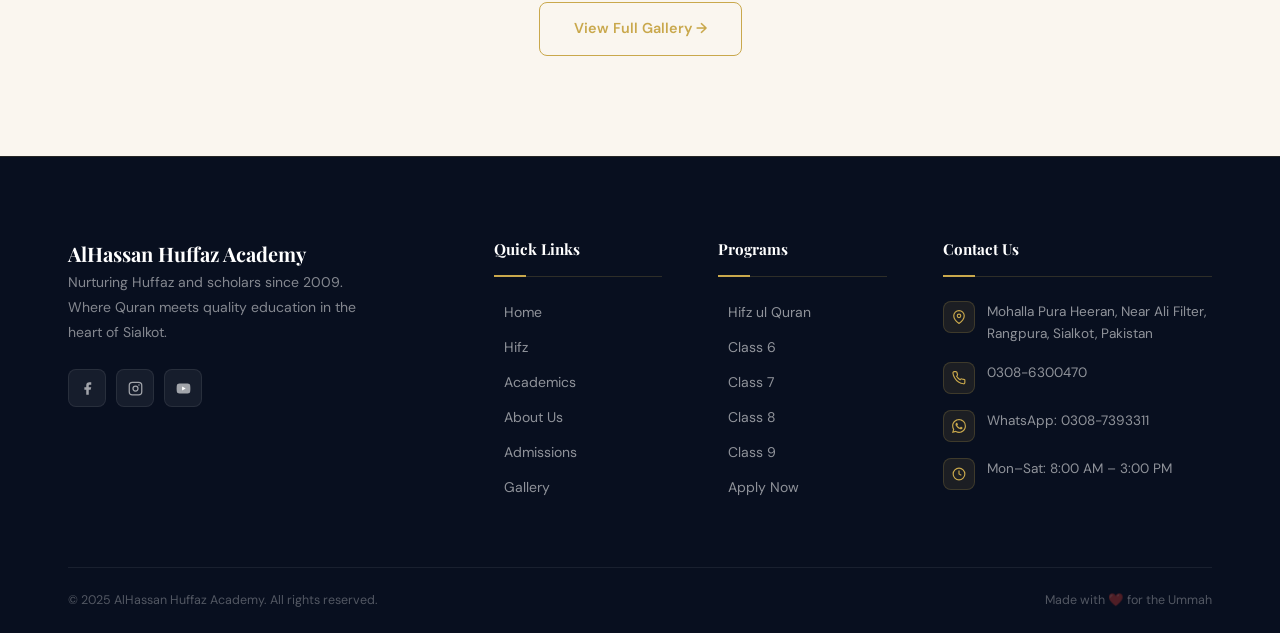
==== commit 4f1465b0: "add metadaat for search console" ====
--- a/index.html
+++ b/index.html
@@ -10,6 +10,7 @@
   <link rel="preconnect" href="https://fonts.gstatic.com" crossorigin />
     <link rel="stylesheet" href="css/style.css" />
   <link rel="stylesheet" href="css/home.css" />
+   <meta name="google-site-verification" content="WZq-mH2JMfdPVjQZYW7bT-NGQrIgD4-rPena7qSEA7g" />
   <meta property="og:type"        content="website" />
   <meta property="og:locale"      content="ur_PK" />
   <meta property="og:site_name"   content="AlHassan Huffaz Academy" />
